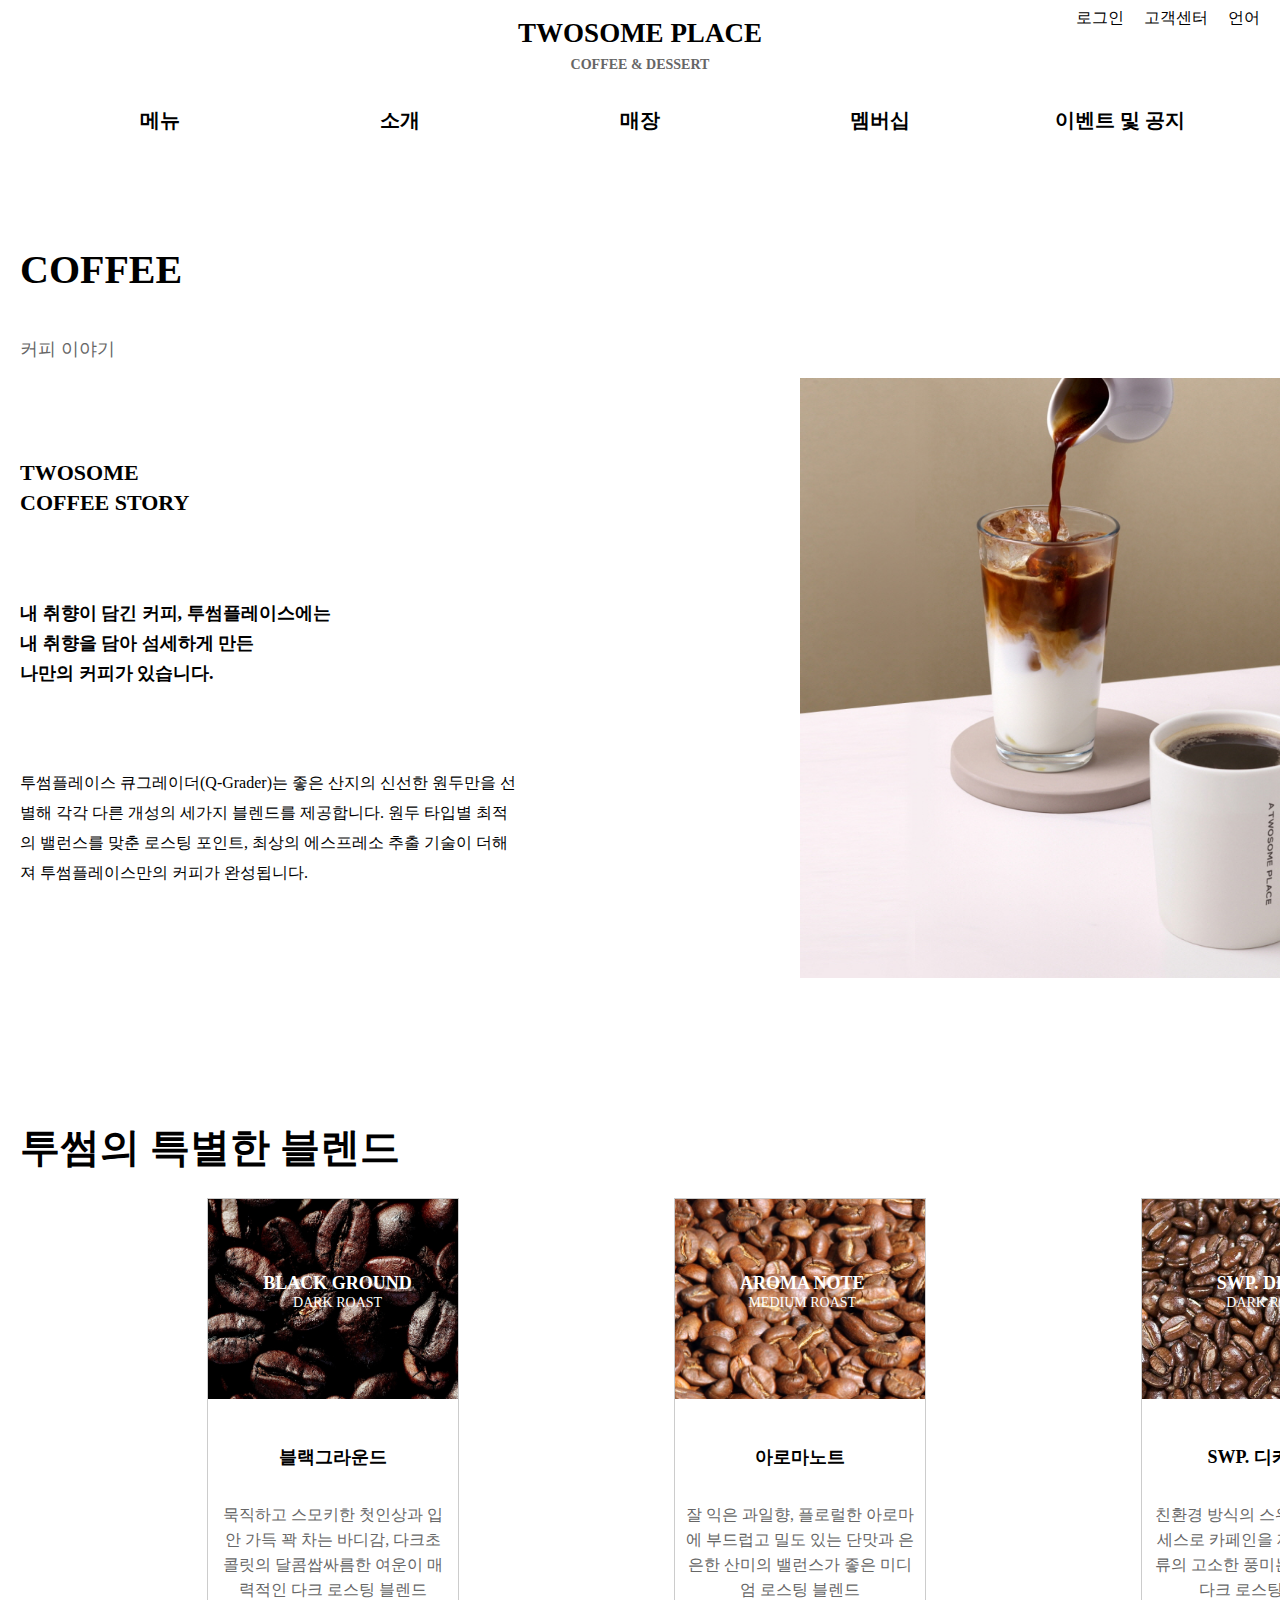
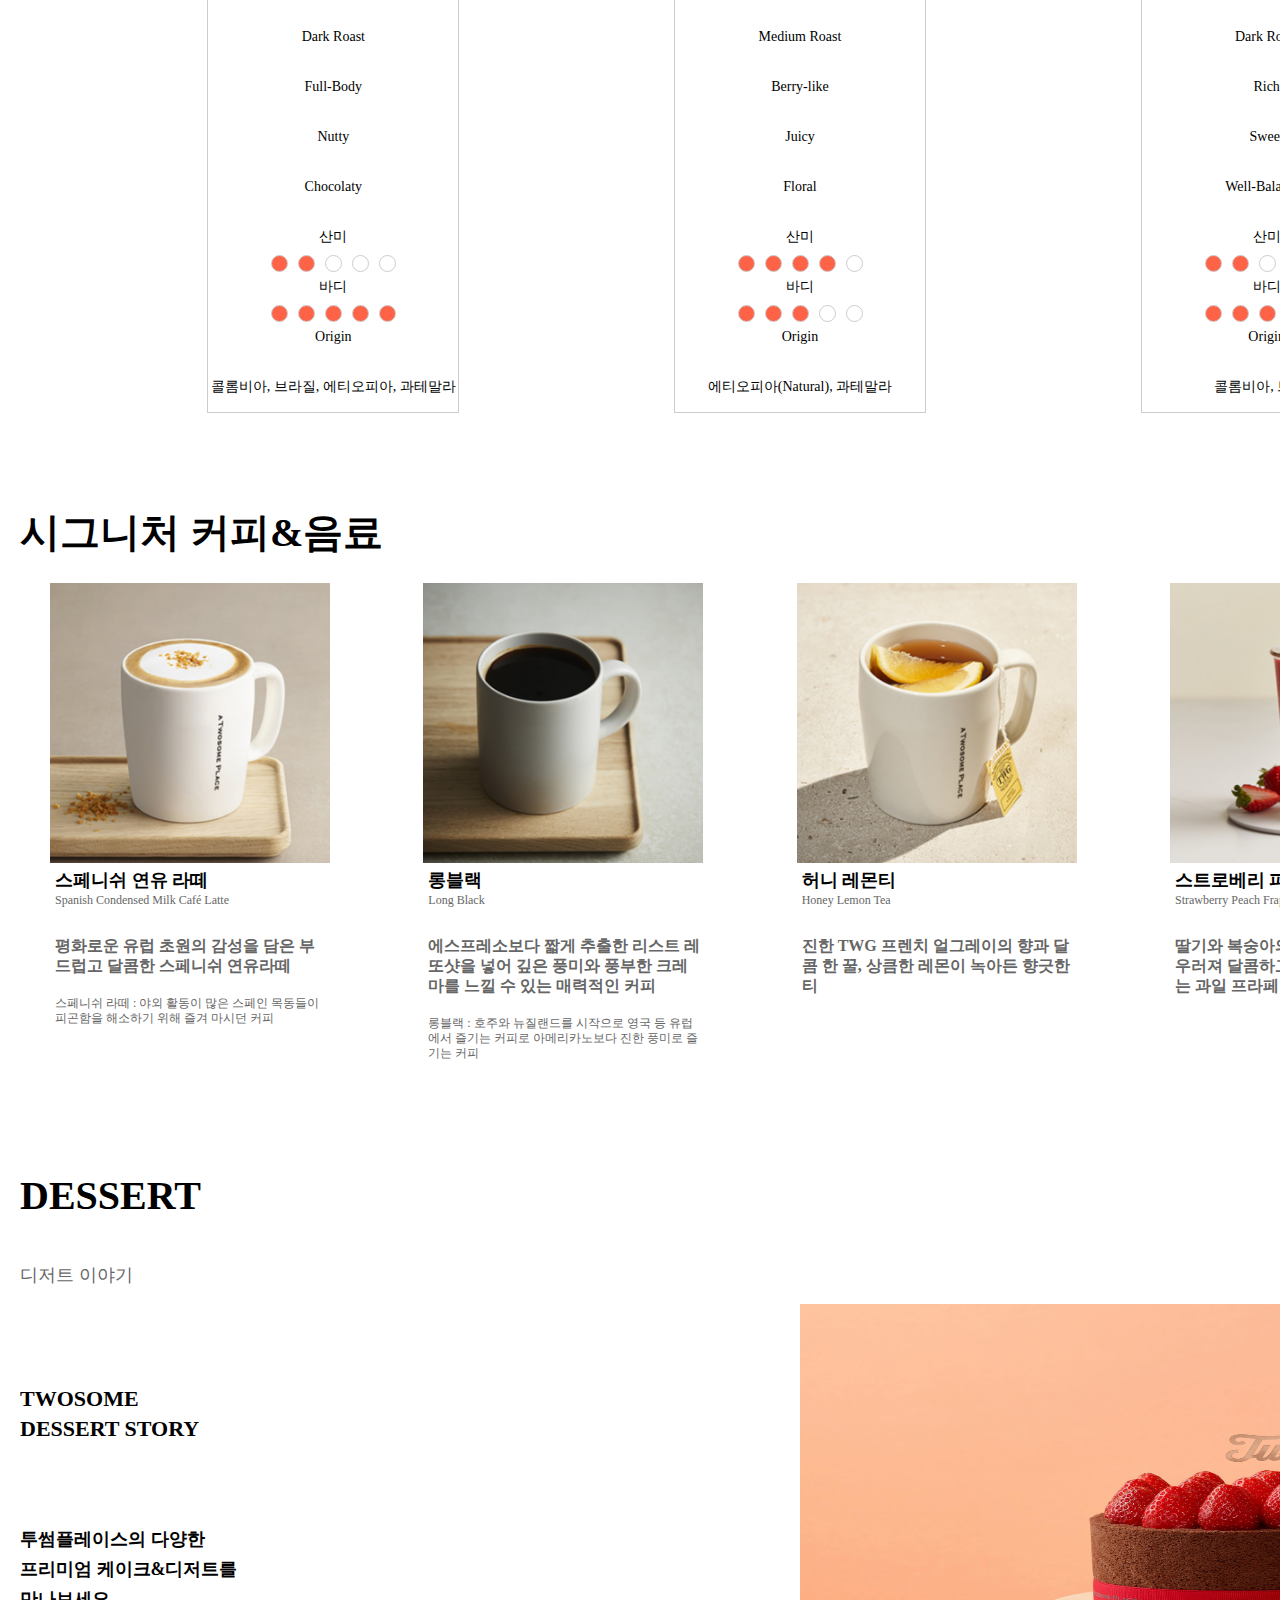
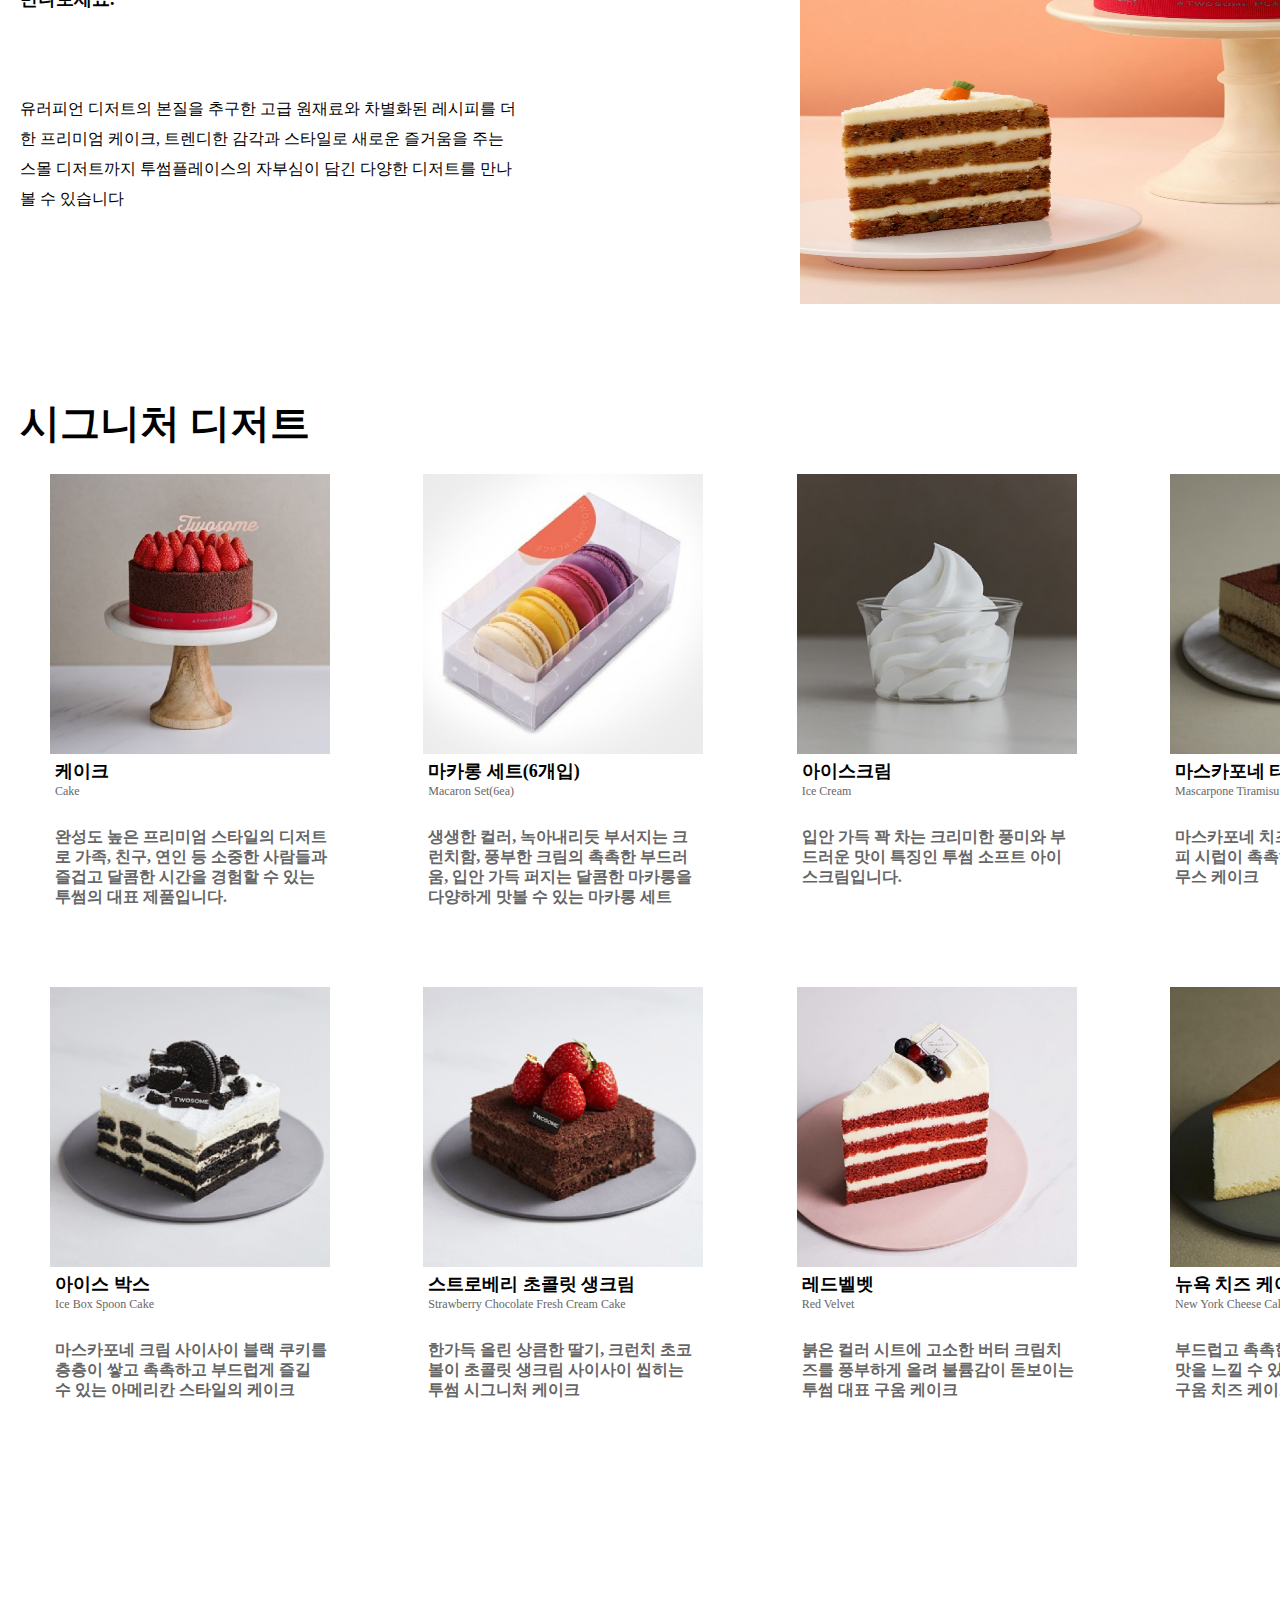
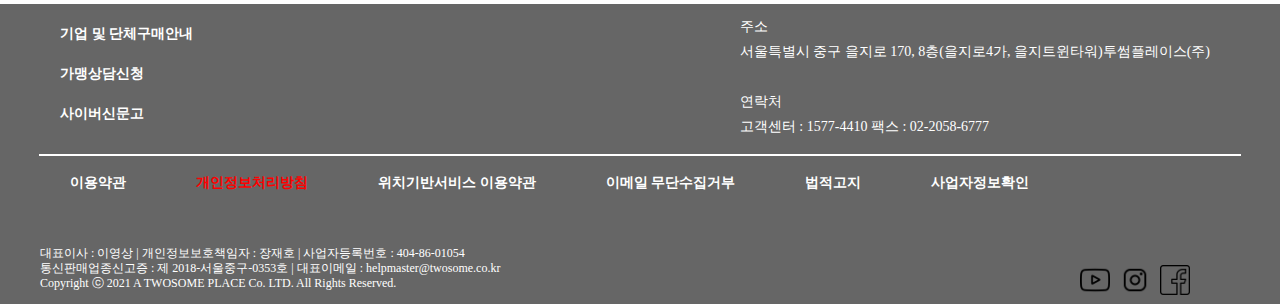
==== coffeestory.html @ fe5edeb2 "Add files via upload" ====
<!DOCTYPE html>
<html lang="en">

<head>
    <meta charset="UTF-8">
    <meta http-equiv="X-UA-Compatible" content="IE=edge">
    <meta name="viewport" content="width=device-width, initial-scale=1.0">
    <title>Document</title>
    <link rel="stylesheet" href="./css/reset.css">
    <link rel="stylesheet" href="./css/coffeestory.css">
</head>

<body>
    <div class="wrap">
        <div id="header">
            <!-- <div class="logo"><a href="#"><img src="./images/logo.jpg" alt=""></a></div> -->
            <ul class="login">
                <li><a href="#">로그인</a></li>
                <li><a href="#">고객센터</a></li>
                <li><a href="#">언어</a></li>
            </ul>
            <div id="header_in">
                <div class="twosome">
                    <a href="#">
                        <p>TWOSOME PLACE<br>
                            <span>COFFEE & DESSERT</span>
                        </p>
                    </a>
                </div>
                <div class="nav">
                    <ul>
                        <li><a href="#">메뉴</a></li>
                        <li><a href="#">소개</a></li>
                        <li><a href="#">매장</a></li>
                        <li><a href="#">멤버십</a></li>
                        <li><a href="#">이벤트 및 공지</a></li>
                    </ul>
                </div>
            </div>
        </div>






        <!-- 메인 -->
        <div id="main">
            <div class="navbar">
                <div class="nav_btn">
                    <ul>
                        <li><a href="#">COFFEE</a></li>
                        <li><a href="#">DESSERT</a></li>
                        <li><a href="#">DELI</a></li>
                        <li><a href="#">MD</a></li>
                    </ul>
                    <ul>
                        <li><a href="#">연혁</a></li>
                        <li><a href="#">비전체계</a></li>
                        <li><a href="#">Recruit</a></li>
                    </ul>
                    <ul>
                        <li><a href="#">매장찾기</a></li>
                        <li><a href="#">DT</a></li>
                    </ul>
                    <ul>
                        <li><a href="#">멤버십 소개</a></li>
                        <li><a href="#">등급 및 혜택</a></li>
                    </ul>
                    <ul>
                        <li><a href="#">이벤트</a></li>
                        <li><a href="#">공지사항</a></li>
                    </ul>
                </div>
            </div>
        </div>








        <!-- 콘텐츠 -->
        <div id="contents">
            <div id="contents_in">
                <h4>COFFEE</h4>
                <p>커피 이야기</p>
                <div class="story_group">
                    <div class="story_img"><img src="./images/main3.jpg" alt=""></div>
                    <ul>
                        <li>TWOSOME<br>
                            COFFEE STORY</li>
                        <li>내 취향이 담긴 커피, 투썸플레이스에는<br>
                            내 취향을 담아 섬세하게 만든<br>
                            나만의 커피가 있습니다.</li>
                        <li>투썸플레이스 큐그레이더(Q-Grader)는 좋은 산지의 신선한
                            원두만을 선별해 각각 다른 개성의 세가지 블렌드를 제공합니다.
                            원두 타입별 최적의 밸런스를 맞춘 로스팅 포인트, 최상의
                            에스프레소 추출 기술이 더해져 투썸플레이스만의 커피가 완성됩니다.</li>
                    </ul>
                </div>
                <div class="blend">
                    <h3>투썸의 특별한 블렌드</h3>
                    <ul>
                        <li class="coffee_img">
                            <div class="coffee_dk">
                                <p>BLACK GROUND<br>
                                    <span>DARK ROAST</span>
                                </p>
                            </div>
                            <img src="./images/coffee-it-gc143b38fb_1920.jpg" alt="" />
                            <ul class="blackground">
                                <li>
                                    <h5>블랙그라운드</h5>
                                </li>
                                <li>
                                    <p>묵직하고 스모키한 첫인상과
                                        입안 가득 꽉 차는 바디감,
                                        다크초콜릿의 달콤쌉싸름한
                                        여운이 매력적인
                                        다크 로스팅 블렌드</p>
                                </li>
                                <li><b>Dark Roast</b></li>
                                <li><b>Full-Body</b></li>
                                <li><b>Nutty</b></li>
                                <li><b>Chocolaty</b></li>
                                <li>산미
                                    <ul class="circle">
                                        <li class="circle_c"></li>
                                        <li class="circle_c"></li>
                                        <li></li>
                                        <li></li>
                                        <li></li>
                                    </ul>
                                </li>
                                <li>바디
                                    <ul class="circle">
                                        <li class="circle_c"></li>
                                        <li class="circle_c"></li>
                                        <li class="circle_c"></li>
                                        <li class="circle_c"></li>
                                        <li class="circle_c"></li>
                                    </ul>
                                </li>
                                <li><b>Origin</b></li>
                                <li><b>콜롬비아, 브라질, 에티오피아, 과테말라</b></li>
                            </ul>
                        </li>
                        <li class="coffee_img">
                            <div class="coffee_ar">
                                <p>AROMA NOTE<br>
                                    <span>MEDIUM ROAST</span>
                                </p>
                            </div>
                            <img src="./images/coffee-gd046c00e0_1920.jpg" alt="" />
                            <ul class="aromanote">
                                <li>
                                    <h5>아로마노트</h5>
                                </li>
                                <li>
                                    <p>잘 익은 과일향, 플로럴한 아로마
                                        에 부드럽고 밀도 있는 단맛과
                                        은은한 산미의 밸런스가 좋은
                                        미디엄 로스팅 블렌드</p>
                                </li>
                                <li><b>Medium Roast</b></li>
                                <li><b>Berry-like</b></li>
                                <li><b>Juicy</b></li>
                                <li><b>Floral</b></li>
                                <li>산미
                                    <ul class="circle">
                                        <li class="circle_c"></li>
                                        <li class="circle_c"></li>
                                        <li class="circle_c"></li>
                                        <li class="circle_c"></li>
                                        <li></li>
                                    </ul>
                                </li>
                                <li>바디
                                    <ul class="circle">
                                        <li class="circle_c"></li>
                                        <li class="circle_c"></li>
                                        <li class="circle_c"></li>
                                        <li></li>
                                        <li></li>
                                    </ul>
                                </li>
                                <li><b>Origin</b></li>
                                <li><b>에티오피아(Natural), 과테말라</b></li>
                            </ul>
                        </li>
                        <li class="coffee_img">
                            <div class="coffee_swp">
                                <p>SWP. DECAF<br>
                                    <span>DARK ROAST</span>
                                </p>
                            </div>
                            <img src="./images/coffee-g609f9ca1c_1920.jpg" alt="" />
                            <ul class="decaf">
                                <li>
                                    <h5>SWP. 디카페인</h5>
                                </li>
                                <li>
                                    <p>친환경 방식의 스위스 워터
                                        프로세스로 카페인을 제거하고
                                        견과류의 고소한 풍미는 그대로
                                        남긴 다크 로스팅 블렌드</p>
                                </li>
                                <li><b>Dark Roast</b></li>
                                <li><b>Rich</b></li>
                                <li><b>Sweet</b></li>
                                <li><b>Well-Balanced</b></li>
                                <li>산미
                                    <ul class="circle">
                                        <li class="circle_c"></li>
                                        <li class="circle_c"></li>
                                        <li></li>
                                        <li></li>
                                        <li></li>
                                    </ul>
                                </li>
                                <li>바디
                                    <ul class="circle">
                                        <li class="circle_c"></li>
                                        <li class="circle_c"></li>
                                        <li class="circle_c"></li>
                                        <li class="circle_c"></li>
                                        <li class="circle_c"></li>
                                    </ul>
                                </li>
                                <li><b>Origin</b></li>
                                <li><b>콜롬비아, 브라질</b></li>
                            </ul>
                        </li>
                    </ul>
                </div>
                <div class="signature_c">
                    <h3>시그니처 커피&음료</h3>
                    <ul>
                        <li><img src="./images/condensed milk latte.png" alt="" />
                            <p class="text_name">스페니쉬 연유 라떼</p>
                            <p class="text_en">Spanish Condensed Milk Café Latte</p>
                            <p class="text_up">평화로운 유럽 초원의 감성을 담은
                                부드럽고 달콤한 스페니쉬 연유라떼</p>
                            <p class="text_down">스페니쉬 라떼 : 야외 활동이 많은 스페인 목동들이
                                피곤함을 해소하기 위해 즐겨 마시던 커피</p>
                        </li>
                        <li><img src="./images/img_t_menu02@3x.png" alt="" />
                            <p class="text_name">롱블랙</p>
                            <p class="text_en">Long Black</p>
                            <p class="text_up">에스프레소보다 짧게 추출한 리스트
                                레또샷을 넣어 깊은 풍미와 풍부한
                                크레마를 느낄 수 있는 매력적인 커피</p>
                            <p class="text_down">롱블랙 : 호주와 뉴질랜드를 시작으로 영국 등
                                유럽에서 즐기는 커피로 아메리카노보다
                                진한 풍미로 즐기는 커피</p>
                        </li>
                        <li><img src="./images/img_t_menu03@3x.png" alt="" />
                            <p class="text_name">허니 레몬티</p>
                            <p class="text_en">Honey Lemon Tea</p>
                            <p class="text_up">진한 TWG 프렌치 얼그레이의 향과 달콤
                                한 꿀, 상큼한 레몬이 녹아든 향긋한 티</p>
                        </li>
                        <li><img src="./images/strawberry.png" alt="" />
                            <p class="text_name">스트로베리 피치 프라페</p>
                            <p class="text_en">Strawberry Peach Frappe</p>
                            <p class="text_up">딸기와 복숭아의 상큼함이 조화롭게
                                어우러져 달콤하고 시원하게 즐길 수
                                있는 과일 프라페</p>
                        </li>
                    </ul>
                </div>
                <h4>DESSERT</h4>
                <p>디저트 이야기</p>
                <div class="story_group">
                    <div class="story_img"><img src="./images/img_p_dessertstory.jpg" alt=""></div>
                    <ul>
                        <li>TWOSOME<br>
                            DESSERT STORY</li>
                        <li>투썸플레이스의 다양한<br>
                            프리미엄 케이크&디저트를<br>
                            만나보세요.</li>
                        <li>유러피언 디저트의 본질을 추구한 고급 원재료와 차별화된 레시피를 더한
                            프리미엄 케이크, 트렌디한 감각과 스타일로 새로운 즐거움을 주는 스몰
                            디저트까지 투썸플레이스의 자부심이 담긴 다양한 디저트를 만나볼 수 있습니다</li>
                    </ul>
                </div>
                <div class="signature_d">
                    <h3>시그니처 디저트</h3>
                    <ul>
                        <li><img src="./images/img_p_menu05.jpg" alt="" />
                            <p class="text_name">케이크</p>
                            <p class="text_en">Cake</p>
                            <p class="text_up">완성도 높은 프리미엄 스타일의 디저트
                                로 가족, 친구, 연인 등 소중한 사람들과
                                즐겁고 달콤한 시간을 경험할 수 있는
                                투썸의 대표 제품입니다.</p>
                        </li>
                        <li><img src="./images/img_p_menu13.jpg" alt="" />
                            <p class="text_name">마카롱 세트(6개입)</p>
                            <p class="text_en">Macaron Set(6ea)</p>
                            <p class="text_up">생생한 컬러, 녹아내리듯 부서지는
                                크런치함, 풍부한 크림의 촉촉한 부드러움,
                                입안 가득 퍼지는 달콤한 마카롱을
                                다양하게 맛볼 수 있는 마카롱 세트</p>
                        </li>
                        <li><img src="./images/img_p_menu07.jpg" alt="" />
                            <p class="text_name">아이스크림</p>
                            <p class="text_en">Ice Cream</p>
                            <p class="text_up">입안 가득 꽉 차는 크리미한 풍미와
                                부드러운 맛이 특징인 투썸 소프트
                                아이스크림입니다.</p>
                        </li>
                        <li><img src="./images/img_p_menu09.jpg" alt="" />
                            <p class="text_name">마스카포네 티라미수</p>
                            <p class="text_en">Mascarpone Tiramisu</p>
                            <p class="text_up">마스카포네 치즈 크림과 에스프레소
                                커피 시럽이 촉촉하게 어우러진
                                이탈리안 무스 케이크</p>
                        </li>
                    </ul>
                    <ul>
                        <li><img src="./images/icebox.jpg" alt="" />
                            <p class="text_name">아이스 박스</p>
                            <p class="text_en">Ice Box Spoon Cake</p>
                            <p class="text_up">마스카포네 크림 사이사이 블랙 쿠키를
                                층층이 쌓고 촉촉하고 부드럽게 즐길
                                수 있는 아메리칸 스타일의 케이크</p>
                        </li>
                        <li><img src="./images/strawberry chocolate cake.jpg" alt="" />
                            <p class="text_name">스트로베리 초콜릿 생크림</p>
                            <p class="text_en">Strawberry Chocolate Fresh Cream Cake</p>
                            <p class="text_up">한가득 올린 상큼한 딸기, 크런치
                                초코볼이 초콜릿 생크림 사이사이
                                씹히는 투썸 시그니처 케이크</p>
                        </li>
                        <li><img src="./images/img_p_menu10.jpg" alt="" />
                            <p class="text_name">레드벨벳</p>
                            <p class="text_en">Red Velvet</p>
                            <p class="text_up">붉은 컬러 시트에 고소한 버터
                                크림치즈를 풍부하게 올려 불륨감이
                                돋보이는 투썸 대표 구움 케이크</p>
                        </li>
                        <li><img src="./images/img_p_menu11.jpg" alt="" />
                            <p class="text_name">뉴욕 치즈 케이크</p>
                            <p class="text_en">New York Cheese Cake</p>
                            <p class="text_up">부드럽고 촉촉한 식감과 진한 치즈
                                의 맛을 느낄 수 있는 정통 뉴욕
                                스타일의 구움 치즈 케이크</p>
                        </li>
                    </ul>
                </div>
            </div>
        </div>










        <!-- 하단 -->
        <div id="footer">
            <div class="footer_top">
                <ul class="address">
                    <li><b>주소</b><br>
                        서울특별시 중구 을지로 170, 8층(을지로4가, 을지트윈타워)투썸플레이스(주)</li><br>
                    <li><b>연락처</b><br>
                        고객센터 : 1577-4410 팩스 : 02-2058-6777</li>
                </ul>
                <ul class="footer_l">
                    <li>기업 및 단체구매안내</li>
                    <li>가맹상담신청</li>
                    <li>사이버신문고</li>
                </ul>
            </div>
            <div class="footer_line"></div>
            <div class="footer_btm">
                <ul class="footer_btn">
                    <li>이용약관</li>
                    <li>개인정보처리방침</li>
                    <li>위치기반서비스 이용약관</li>
                    <li>이메일 무단수집거부</li>
                    <li>법적고지</li>
                    <li>사업자정보확인</li>
                </ul>
                <ul class="footer_sns">
                    <li><a href="#"><img src="./images/youtube1.png" alt="" /></a></li>
                    <li><a href="#"><img src="./images/instageam1.png" alt="" /></a></li>
                    <li><a href="#"><img src="./images/facebook1.png" alt="" /></a></li>
                </ul>
                <p>대표이사 : 이영상 | 개인정보보호책임자 : 장재호 | 사업자등록번호 : 404-86-01054<br>
                    통신판매업종신고증 : 제 2018-서울중구-0353호 | 대표이메일 : helpmaster@twosome.co.kr<br>
                    Copyright ⓒ 2021 A TWOSOME PLACE Co. LTD. All Rights Reserved.</p>
            </div>
        </div>
    </div>
</body>

</html>
---- css/coffeestory.css ----
#wrap {
    width: 100%;
    height: auto;
}

#header {
    width: 100%;
    height: 150px;
}

/* #header .logo {
    display: inline-block;
    position: absolute;
    top: 20px;
    left: 50px;
}

#header .logo a {}

#header .logo img {
    width: 100px;
} */

#header .login {
    float: right;
}

#header .login li {
    float: left;
    margin: 10px 20px 0 0;
}

#header a {
    font-size: 16px;
    color: #000;
}

#header_in {
    margin: 0 auto;
    width: 1200px;
    height: 150px;
}

#header_in .twosome {
    margin: 0 auto;
    width: 560px;
    height: 100px;
    text-align: center;
    position: relative;
}

#header_in .twosome p {
    padding-top: 20px;
    box-sizing: border-box;
    font-size: 27px;
    font-weight: 900;
    color: black;
}

#header_in .twosome span {
    font-size: 14px;
    font-weight: 600;
    color: #666;
}

#header_in .nav {
    width: 1200px;
    height: 50px;
}

#header_in .nav ul {
    width: 100%;
    height: 50px;
}

#header_in .nav li {
    float: left;
    width: 240px;
    height: 50px;
    text-align: center;
    padding-top: 10px;
    box-sizing: border-box;
}

#header_in .nav li a {
    font-size: 20px;
    font-weight: 900;
    color: black;
}









/* main */
#main {
    width: 100%;
    /* height: 650px; */
    position: relative;
}

#main .navbar {
    position: absolute;
    width: 100%;
    height: 200px;
    background-color: aliceblue;
    display: flex;
    justify-content: center;
    display: none;
}

#main .nav_btn {
    width: 1200px;
    height: 200px;
    display: flex;
    justify-content: space-between;
}

#main .nav_btn ul {
    float: left;
    margin: 0 auto;
    width: 200px;
    height: 200px;
    padding-top: 20px;
    box-sizing: border-box;
}

#main .nav_btn li {
    padding-left: 70px;
    line-height: 30px;
}

#main .nav_btn a {
    font-size: 16px;
    font-weight: 600;
    color: #666;
}







/* 콘텐츠 */
#contents {
    width: 100%;
    height: auto;
}

#contents_in {
    margin: 0 auto;
    width: 1500px;
    height: auto;
}

#contents_in h4 {
    font-size: 40px;
    font-weight: 600;
    margin: 100px 0 30px 20px;
}

#contents_in p {
    font-size: 18px;
    color: #666;
    padding: 20px;
    box-sizing: border-box;
}

#contents_in .story_group {
    width: 100%;
    height: 600px;
}

#contents_in .story_img {
    float: right;
    width: 700px;
    height: 600px;
}

#contents_in .story_img img {
    width: 700px;
    height: 600px;
}

#contents_in .story_group ul {
    float: left;
}

#contents_in .story_group li {
    width: 500px;
    line-height: 30px;
    margin: 80px 0 0 20px;

}

#contents_in .story_group li:nth-child(1) {
    font-size: 22px;
    font-weight: 900;
}

#contents_in .story_group li:nth-child(2) {
    font-size: 18px;
    font-weight: 600;
}

#contents_in .story_group li:nth-child(3) {
    font-size: 16px;
}

#contents_in .blend {
    margin: 0 auto;
    width: 1600px;
    height: auto;
    padding-top: 100px;
    box-sizing: border-box;
}

#contents_in .blend h3 {
    font-size: 40px;
    font-weight: 600;
    margin: 50px 0 30px 20px;
}

#contents_in .blend>ul {
    margin: 0 auto;
    width: 1400px;
    display: flex;
    justify-content: space-around;
}

#contents_in .coffee_img {
    float: left;
    width: 250px;
    border: 1px solid #ccc;
    position: relative;
}

#contents_in .coffee_dk {
    position: absolute;
    top: 0;
}

#contents_in .coffee_dk p {
    font-size: 18px;
    font-weight: 600;
    text-align: center;
    color: #fff;
    padding: 75px 0 0 55px;
    box-sizing: border-box;
}

#contents_in .coffee_dk span {
    font-size: 14px;
    font-weight: 300;
}

#contents_in .coffee_img img {
    width: 250px;
    height: 200px;
}

#contents_in .blackground {}

#contents_in .blackground h5 {
    font-size: 18px;
    font-weight: 600;
    padding: 30px 0 10px 0;
    box-sizing: border-box;
}

#contents_in .blackground li {
    font-size: 14px;
    line-height: 50px;
    text-align: center;
    position: relative;
}

#contents_in .blackground li p {
    font-size: 16px;
    color: #666;
    padding: 10px;
    box-sizing: border-box;
    line-height: 25px;
}

#contents_in .circle {
    position: absolute;
    top: 43px;
    left: 53px;
}

#contents_in .circle li {
    width: 15px;
    height: 15px;
    float: left;
    border: 1px solid #ccc;
    border-radius: 50%;
    margin-left: 10px;
}

#contents_in .circle_c {
    background-color: tomato;
}

#contents_in .aromanote {}

#contents_in .coffee_ar {
    position: absolute;
    top: 0;
}

#contents_in .coffee_ar p {
    font-size: 18px;
    font-weight: 600;
    text-align: center;
    color: #fff;
    padding: 75px 0 0 65px;
    box-sizing: border-box;
}

#contents_in .coffee_ar span {
    font-size: 14px;
    font-weight: 300;
}

#contents_in .aromanote h5 {
    font-size: 18px;
    font-weight: 600;
    padding: 30px 0 10px 0;
    box-sizing: border-box;
}

#contents_in .aromanote li {
    font-size: 14px;
    line-height: 50px;
    text-align: center;
    position: relative;
}

#contents_in .aromanote li p {
    font-size: 16px;
    color: #666;
    padding: 10px;
    box-sizing: border-box;
    line-height: 25px;
}

#contents_in .decaf {}

#contents_in .coffee_swp {
    position: absolute;
    top: 0;
}

#contents_in .coffee_swp p {
    font-size: 18px;
    font-weight: 600;
    text-align: center;
    color: #fff;
    padding: 75px 0 0 75px;
    box-sizing: border-box;
}

#contents_in .coffee_swp span {
    font-size: 14px;
    font-weight: 300;
}

#contents_in .decaf h5 {
    font-size: 18px;
    font-weight: 600;
    padding: 30px 0 10px 0;
    box-sizing: border-box;
}

#contents_in .decaf li {
    font-size: 14px;
    line-height: 50px;
    text-align: center;
    position: relative;
}

#contents_in .decaf li p {
    font-size: 16px;
    color: #666;
    padding: 10px;
    box-sizing: border-box;
    line-height: 25px;
}

#contents_in .signature_c {
    width: 100%;
    height: auto;
}

#contents_in .signature_c h3 {
    font-size: 40px;
    font-weight: 600;
    margin: 100px 0 30px 20px;
}

#contents_in .signature_c ul {
    margin: 0 auto;
    width: 1400px;
    display: flex;
    justify-content: space-between;
}

#contents_in .signature_c li {
    width: 280px;
}

#contents_in .signature_c img {
    width: 280px;

}

#contents_in .text_name {
    font-size: 18px;
    font-weight: 900;
    color: #000;
    padding: 5px;
    box-sizing: border-box;
}

#contents_in .text_en {
    font-size: 12px;
    padding: 0 0 0 5px;
    box-sizing: border-box;
}

#contents_in .text_up {
    font-size: 16px;
    font-weight: 600;
    color: #666;
    line-height: 20px;
    padding: 30px 0 20px 5px;
    box-sizing: border-box;
    margin-bottom: 60px;
}

#contents_in .text_down {
    font-size: 12px;
    line-height: 15px;
    padding: 0 0 0 5px;
    box-sizing: border-box;
    margin-top: -60px;
}

#contents_in .signature_d {
    width: 100%;
    height: 1200px;
}

#contents_in .signature_d h3 {
    font-size: 40px;
    font-weight: 900;
    margin: 100px 0 30px 20px;
}

#contents_in .signature_d ul {
    margin: 0 auto;
    width: 1400px;
    display: flex;
    justify-content: space-between;
}

#contents_in .signature_d li {
    width: 280px;
}

#contents_in .signature_d img {
    width: 280px;
}













/* 하단 */
#footer {
    width: 100%;
    height: 300px;
    background-color: #666;
}

#footer .footer_top {
    margin: 0 auto;
    width: 1200px;
    height: 150px;
}

#footer .address {
    float: right;
    line-height: 25px;
    padding: 10px 30px 0 0;
    box-sizing: border-box;
}

#footer .address li {
    font-size: 14px;
    color: #fff;
}

#footer .footer_l {
    padding: 10px 0 0 20px;
    box-sizing: border-box;
    line-height: 40px;
}

#footer .footer_l li {
    font-size: 14px;
    font-weight: 600;
    color: #fff;
}

#footer .footer_line {
    margin: 0 auto;
    width: 1200px;
    border: 1px solid #fff;
}

#footer .footer_btm {
    margin: 0 auto;
    width: 1200px;
    height: 150px;
}

#footer .footer_btn {}

#footer .footer_btn li {
    float: left;
    font-size: 14px;
    font-weight: 600;
    color: #fff;
    margin: 20px 70px 0 0;
}

#footer .footer_btn li:first-child {
    margin-left: 30px;
}

#footer .footer_btn li:nth-child(2) {
    color: red;
}

#footer .footer_sns {
    float: right;
    width: 120px;
    height: 30px;
    margin: 75px 40px 0 0;
}

#footer .footer_sns li {
    float: left;
}

#footer .footer_sns li a {
    margin-right: 10px;
}

#footer .footer_sns img {
    width: 30px;
    height: 30px;
}

#footer .footer_btm p {
    font-size: 12px;
    color: #fff;
    line-height: 15px;
    padding-top: 90px;
    box-sizing: border-box;
}
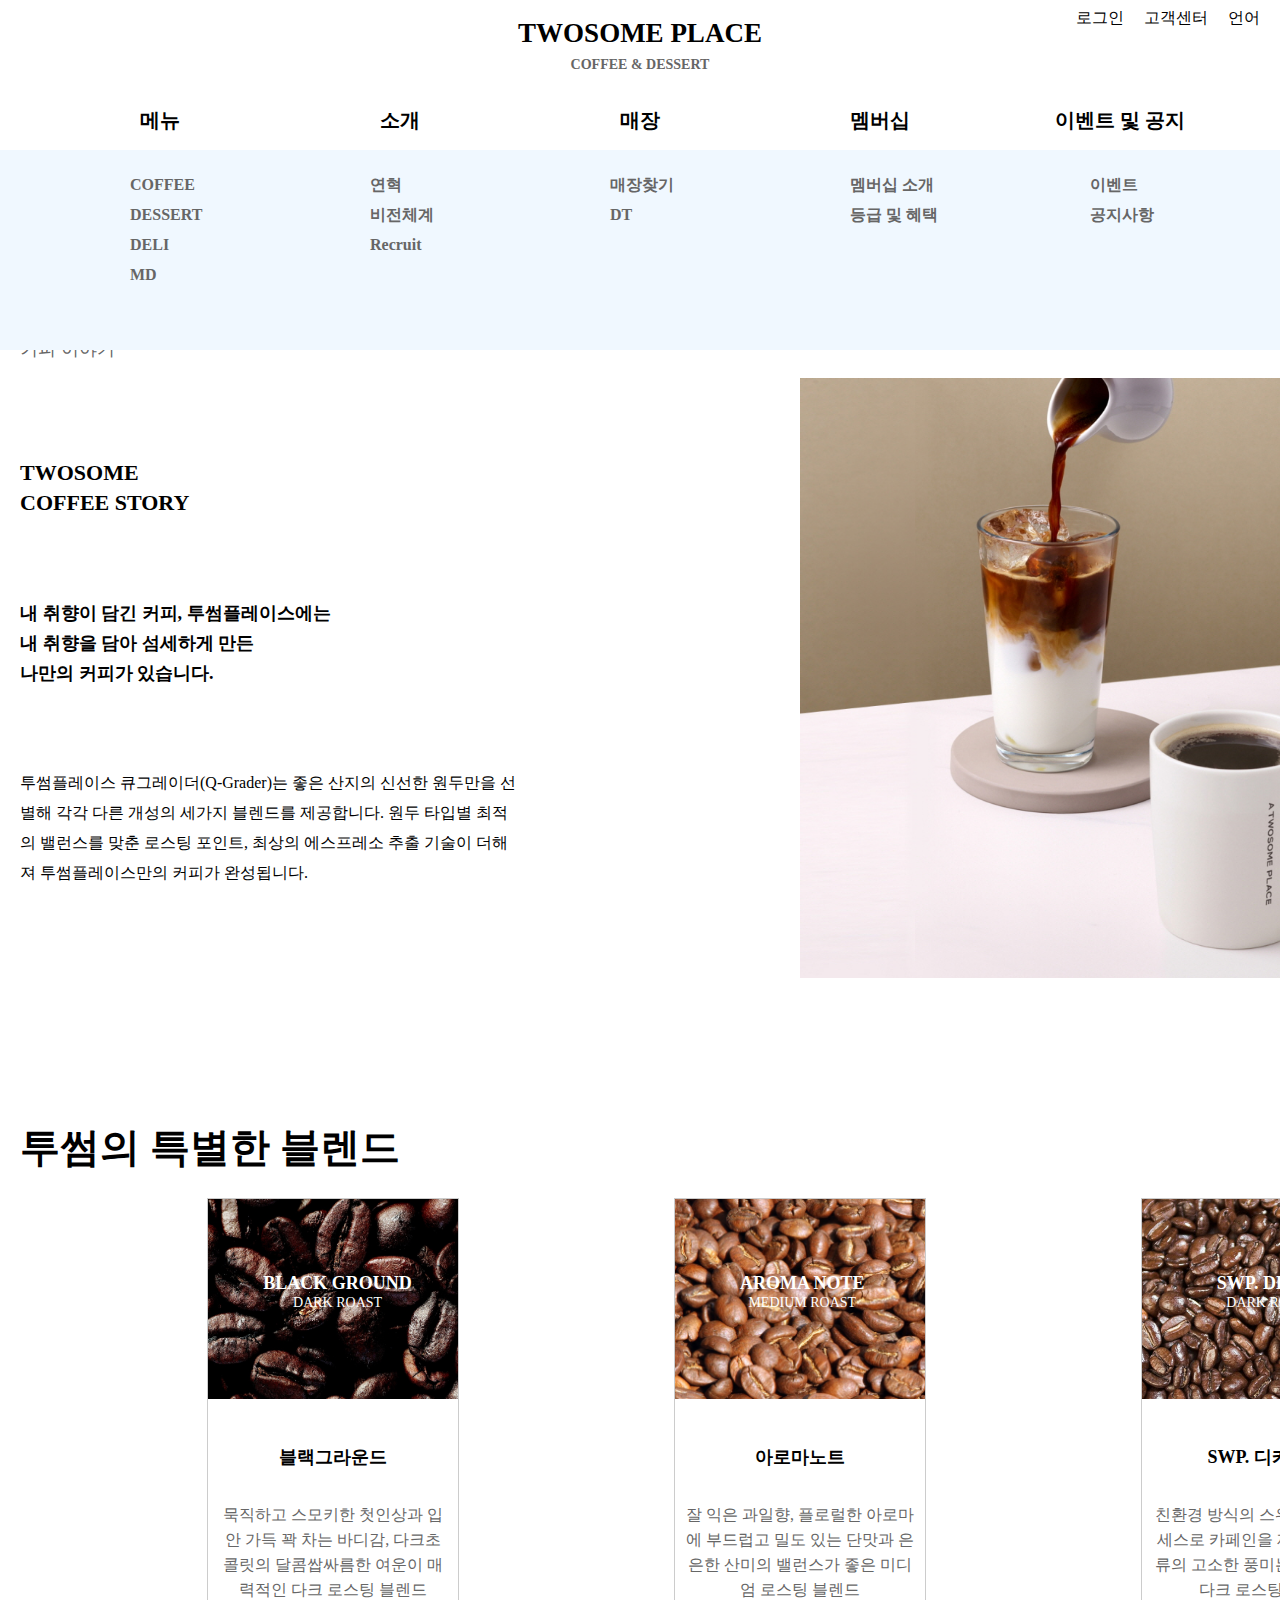
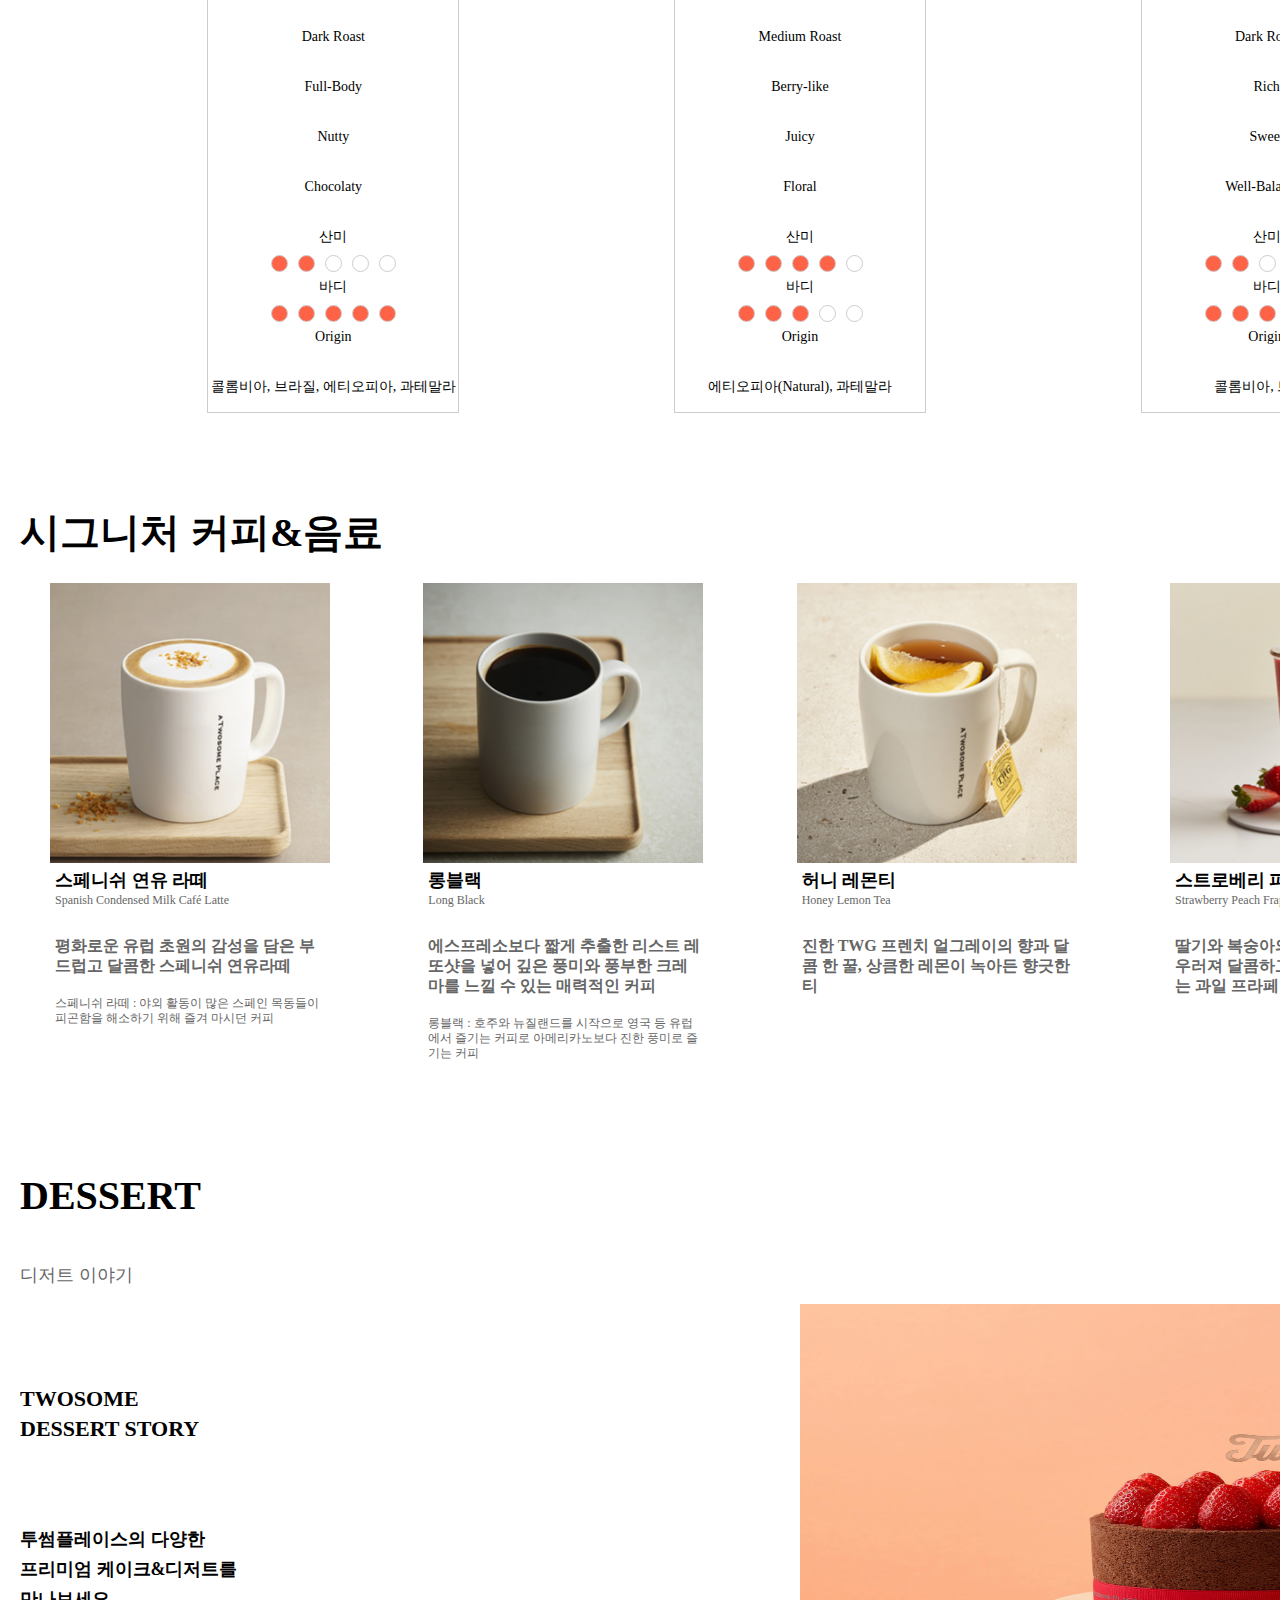
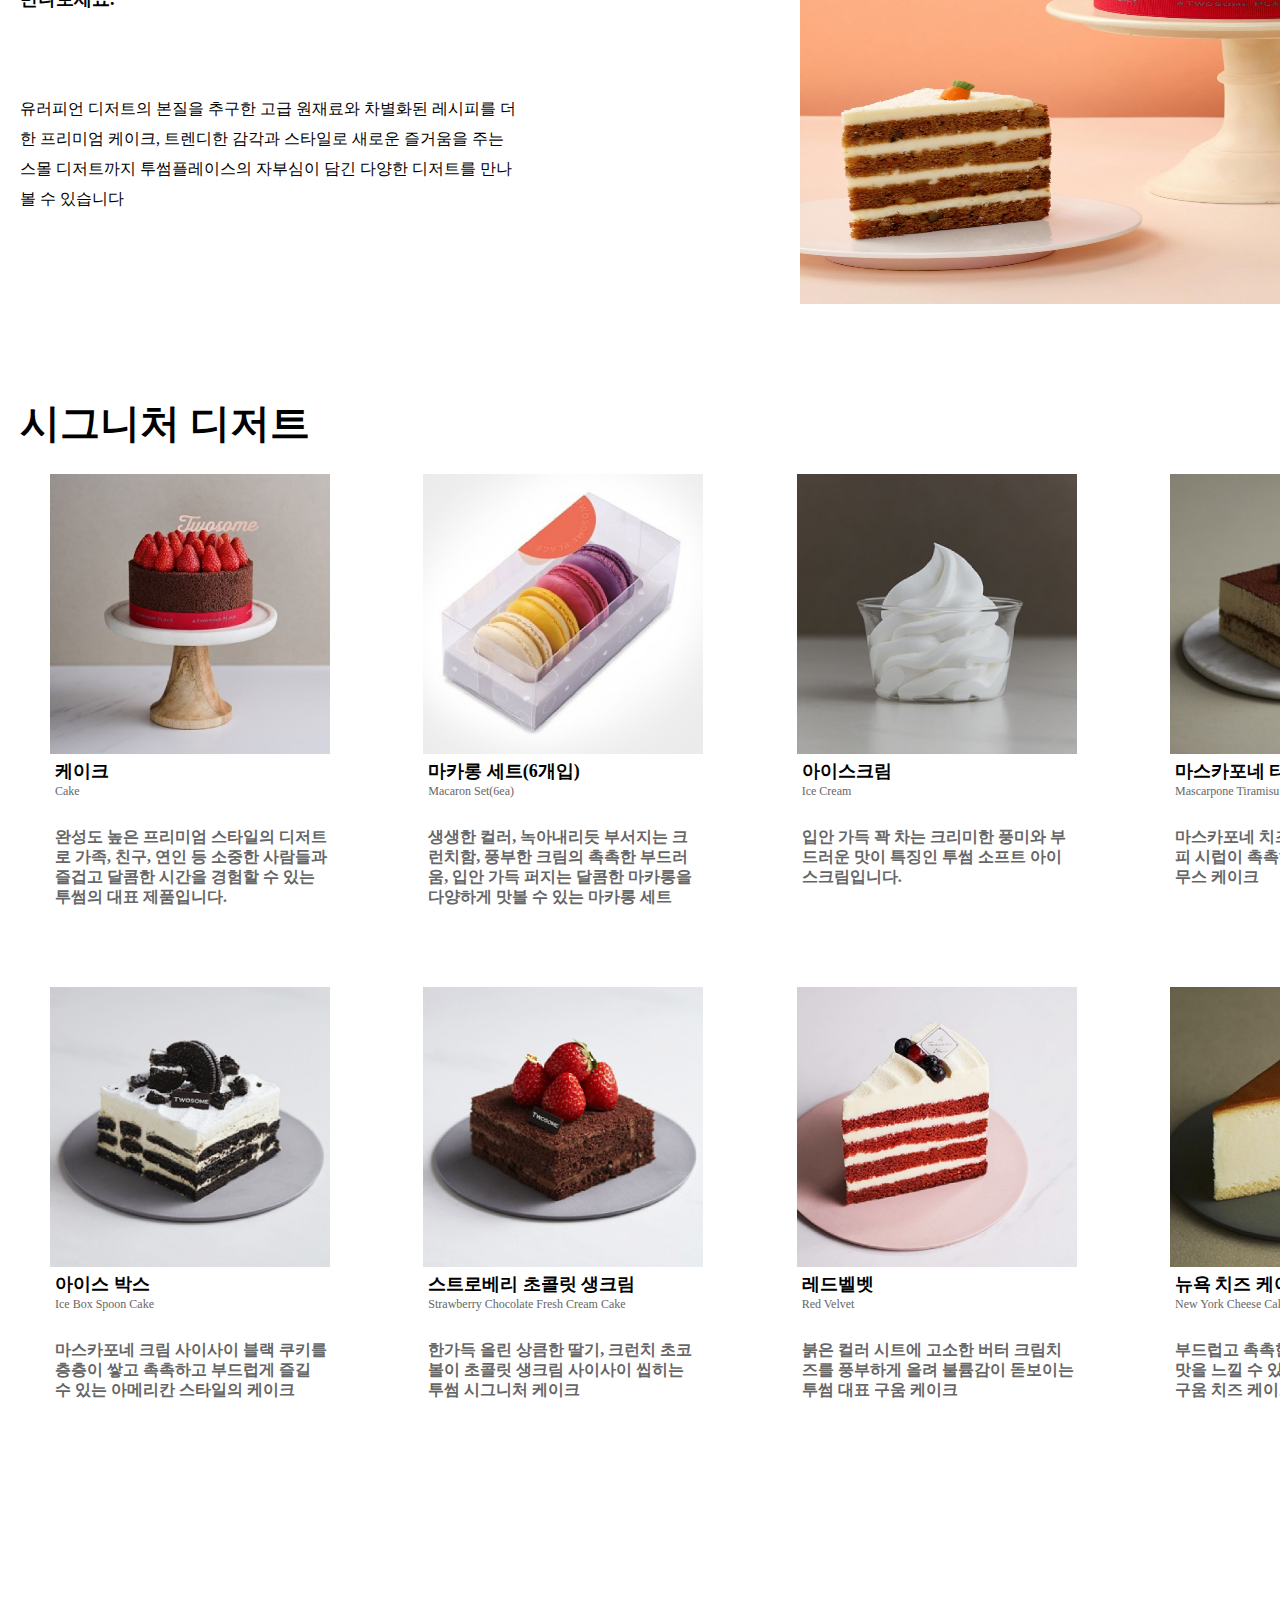
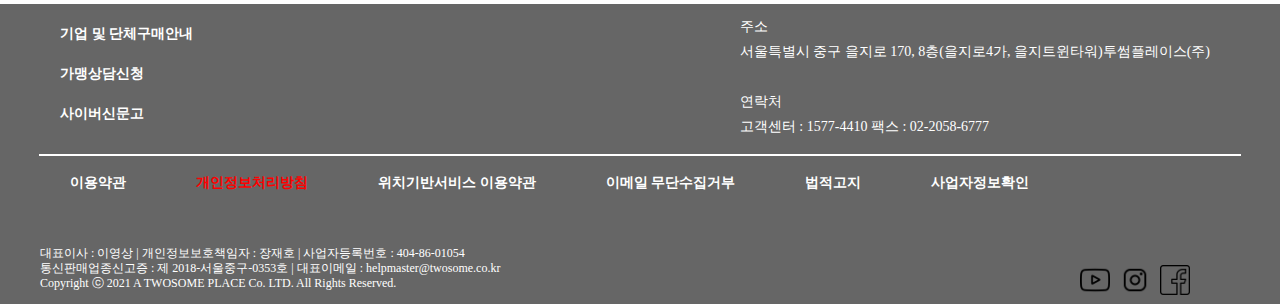
==== commit d298df61: "Add files via upload" ====
--- a/coffeestory.html
+++ b/coffeestory.html
@@ -11,7 +11,7 @@
 </head>
 
 <body>
-    <div class="wrap">
+    <div id="wrap">
         <div id="header">
             <!-- <div class="logo"><a href="#"><img src="./images/logo.jpg" alt=""></a></div> -->
             <ul class="login">
@@ -37,15 +37,6 @@
                     </ul>
                 </div>
             </div>
-        </div>
-
-
-
-
-
-
-        <!-- 메인 -->
-        <div id="main">
             <div class="navbar">
                 <div class="nav_btn">
                     <ul>
@@ -74,6 +65,7 @@
                 </div>
             </div>
         </div>
+
 
 
 
--- a/css/coffeestory.css
+++ b/css/coffeestory.css
@@ -88,39 +88,25 @@
     color: black;
 }
 
-
-
-
-
-
-
-
-
-/* main */
-#main {
-    width: 100%;
-    /* height: 650px; */
-    position: relative;
-}
-
-#main .navbar {
+#header .navbar {
     position: absolute;
+    top: 150px;
     width: 100%;
     height: 200px;
     background-color: aliceblue;
     display: flex;
     justify-content: center;
-    display: none;
-}
-
-#main .nav_btn {
+    z-index: 9999;
+}
+
+#header .nav_btn {
     width: 1200px;
     height: 200px;
     display: flex;
     justify-content: space-between;
 }
 
-#main .nav_btn ul {
+#header .nav_btn ul {
     float: left;
     margin: 0 auto;
     width: 200px;
@@ -129,16 +115,19 @@
     box-sizing: border-box;
 }
 
-#main .nav_btn li {
+#header .nav_btn li {
     padding-left: 70px;
+    box-sizing: border-box;
     line-height: 30px;
 }
 
-#main .nav_btn a {
-    font-size: 16px;
-    font-weight: 600;
-    color: #666;
-}
+#header .nav_btn a {
+    font-size: 16px;
+    font-weight: 600;
+    color: #666;
+}
+
+
 
 
 
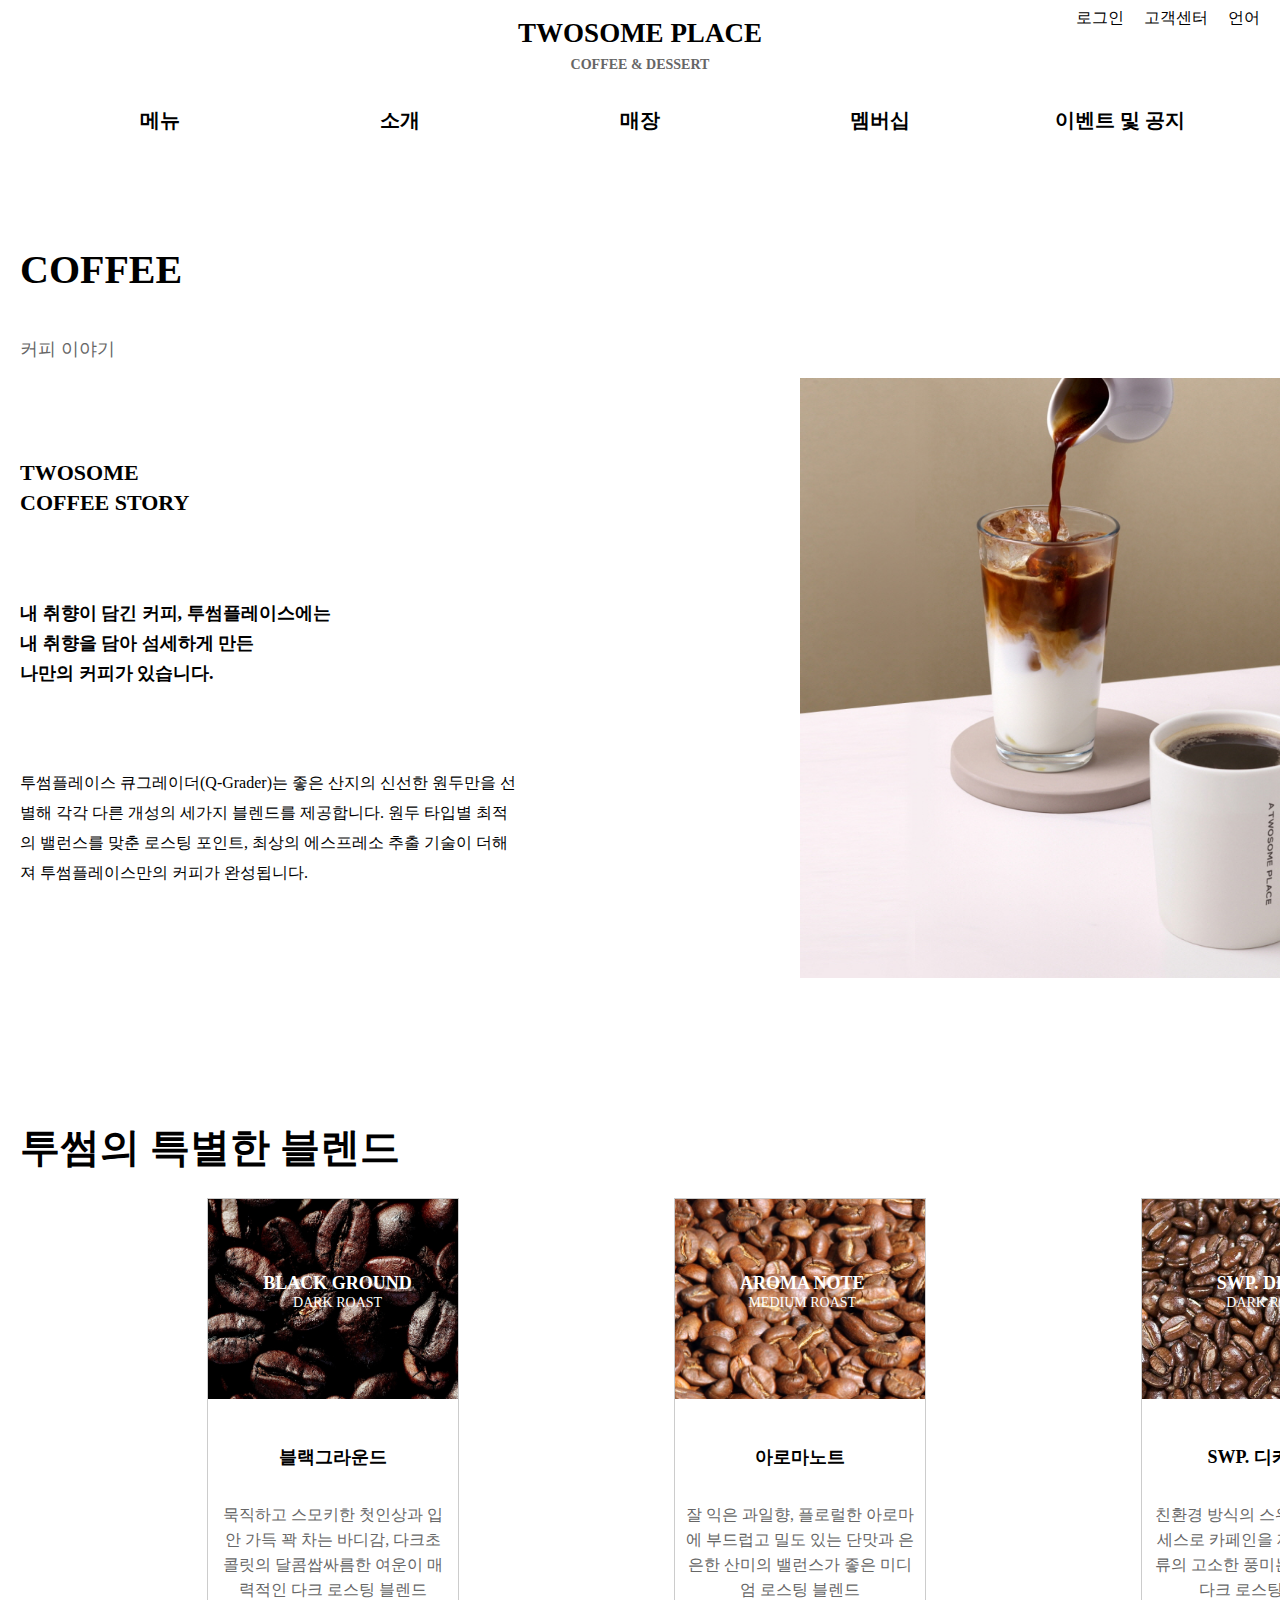
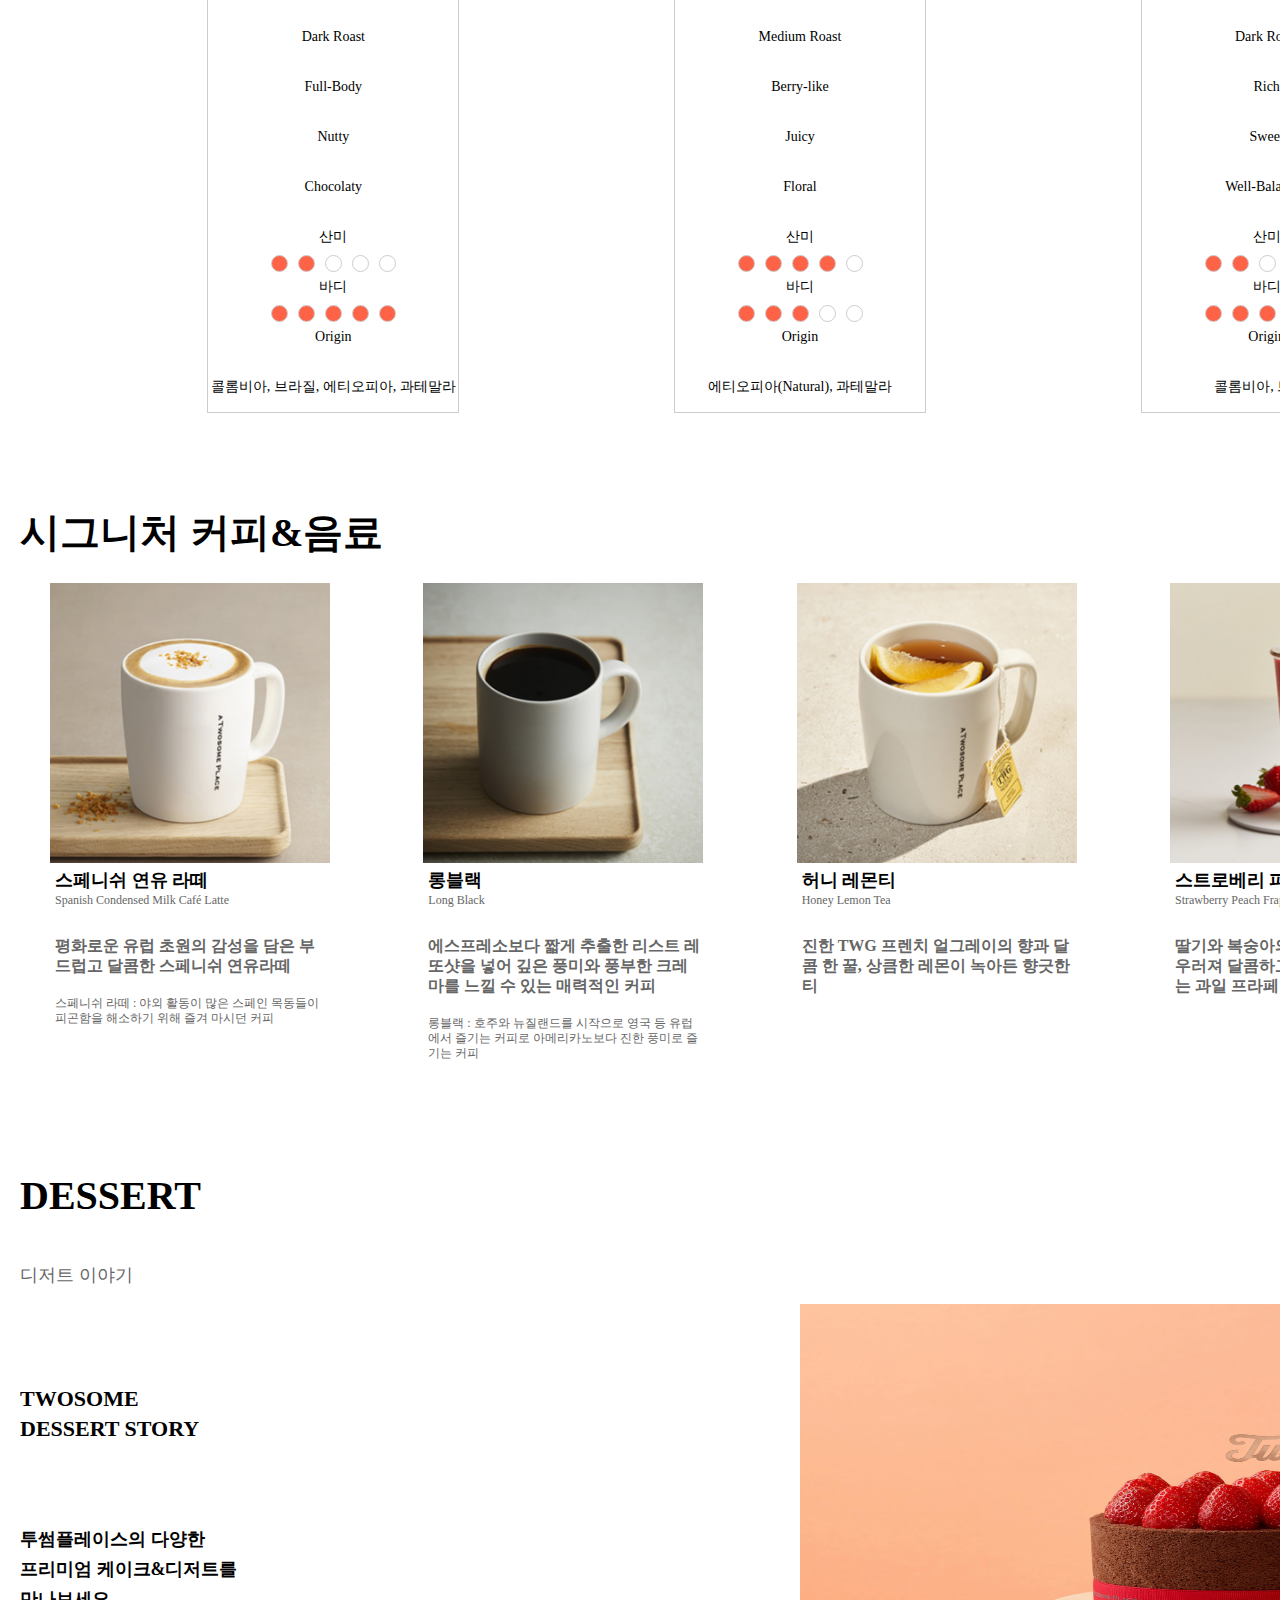
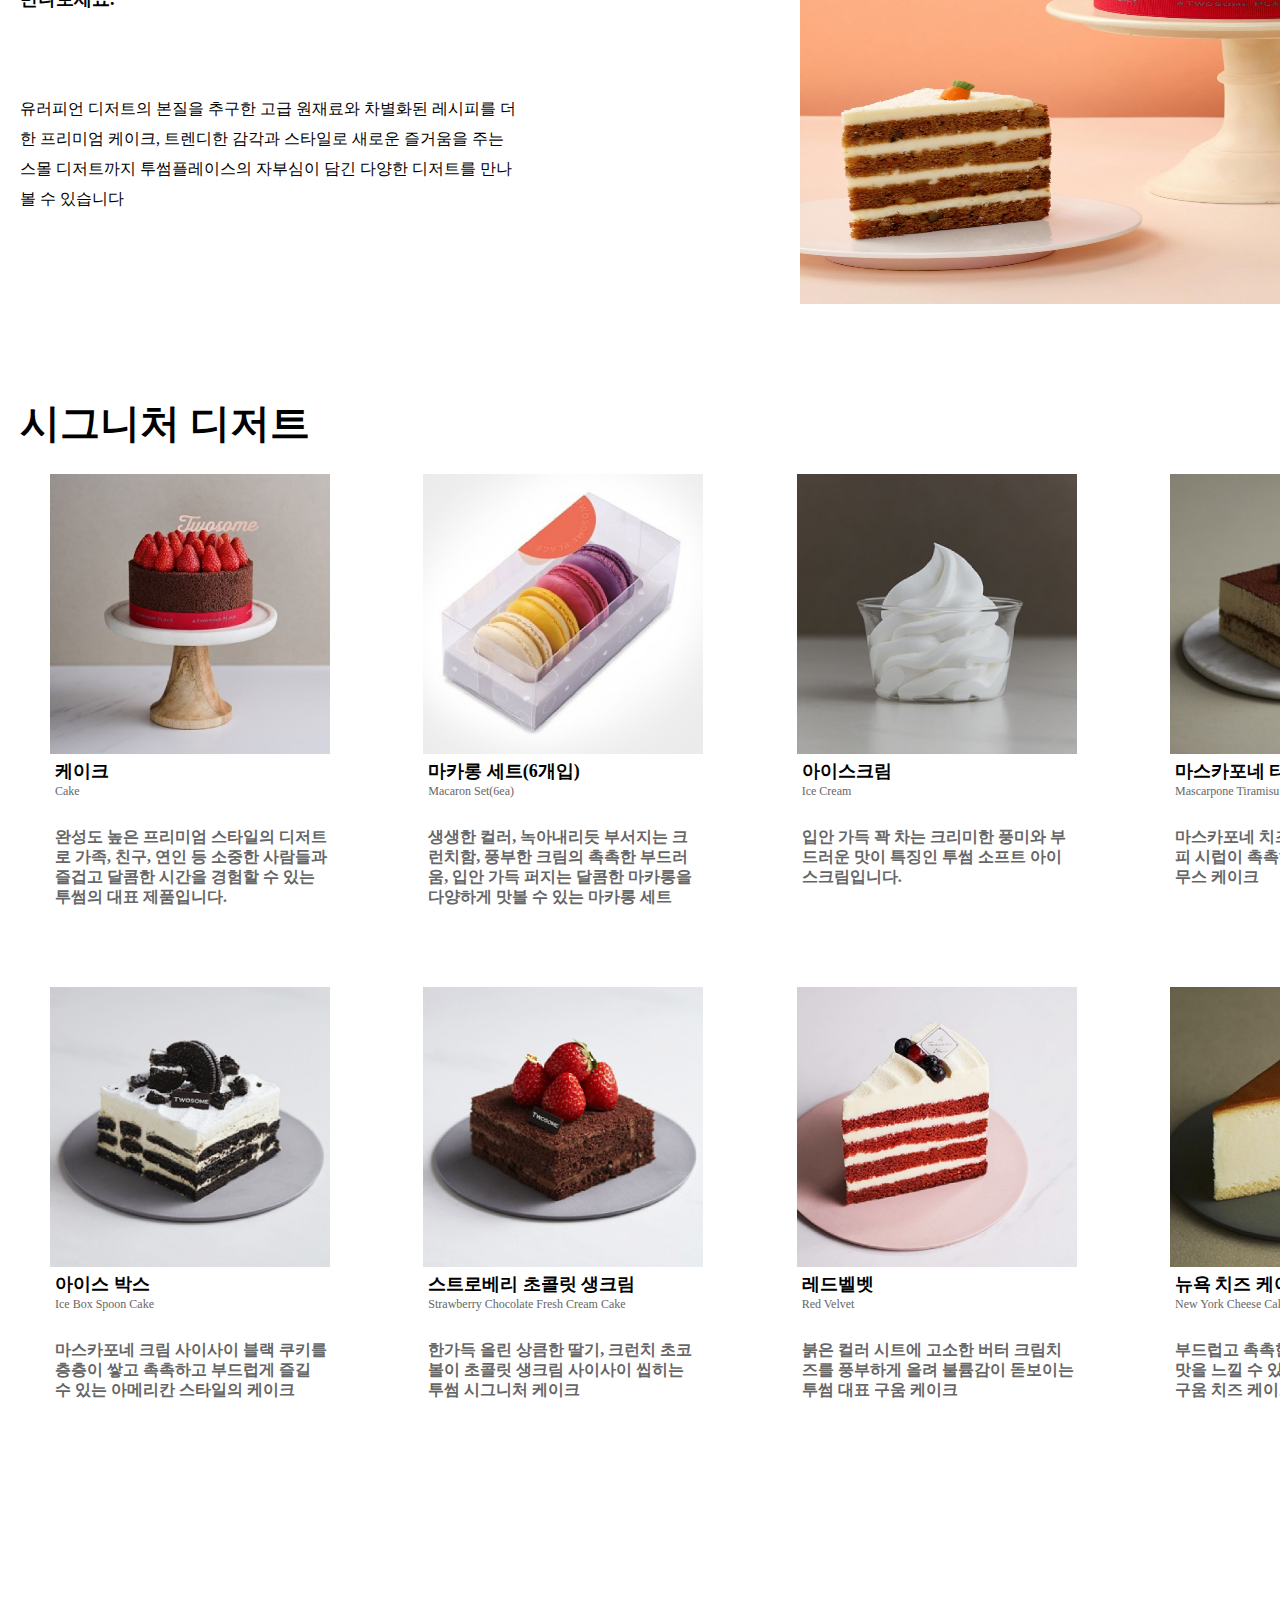
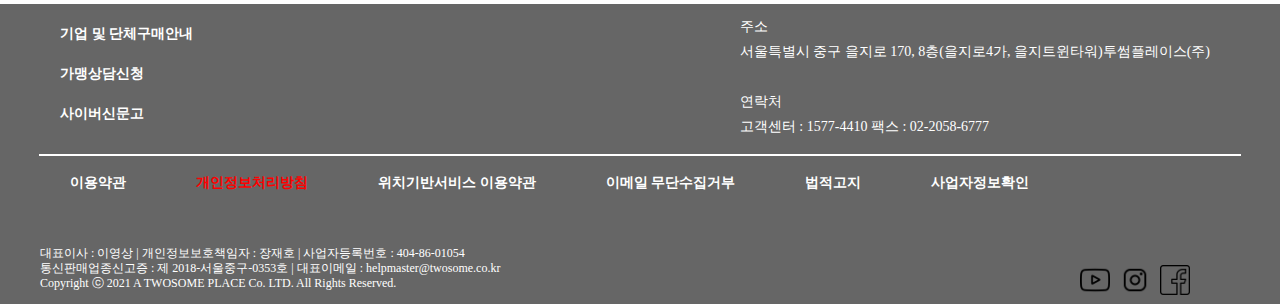
==== commit 2bc57a6f: "Add files via upload" ====
--- a/coffeestory.html
+++ b/coffeestory.html
@@ -8,6 +8,8 @@
     <title>Document</title>
     <link rel="stylesheet" href="./css/reset.css">
     <link rel="stylesheet" href="./css/coffeestory.css">
+    <script src="./js/jquery.js"></script>
+    <script src="./js/index.js"></script>
 </head>
 
 <body>
--- a/css/coffeestory.css
+++ b/css/coffeestory.css
@@ -93,7 +93,7 @@
     top: 150px;
     width: 100%;
     height: 200px;
-    background-color: aliceblue;
+    background-color: #fff;
     display: flex;
     justify-content: center;
     z-index: 9999;
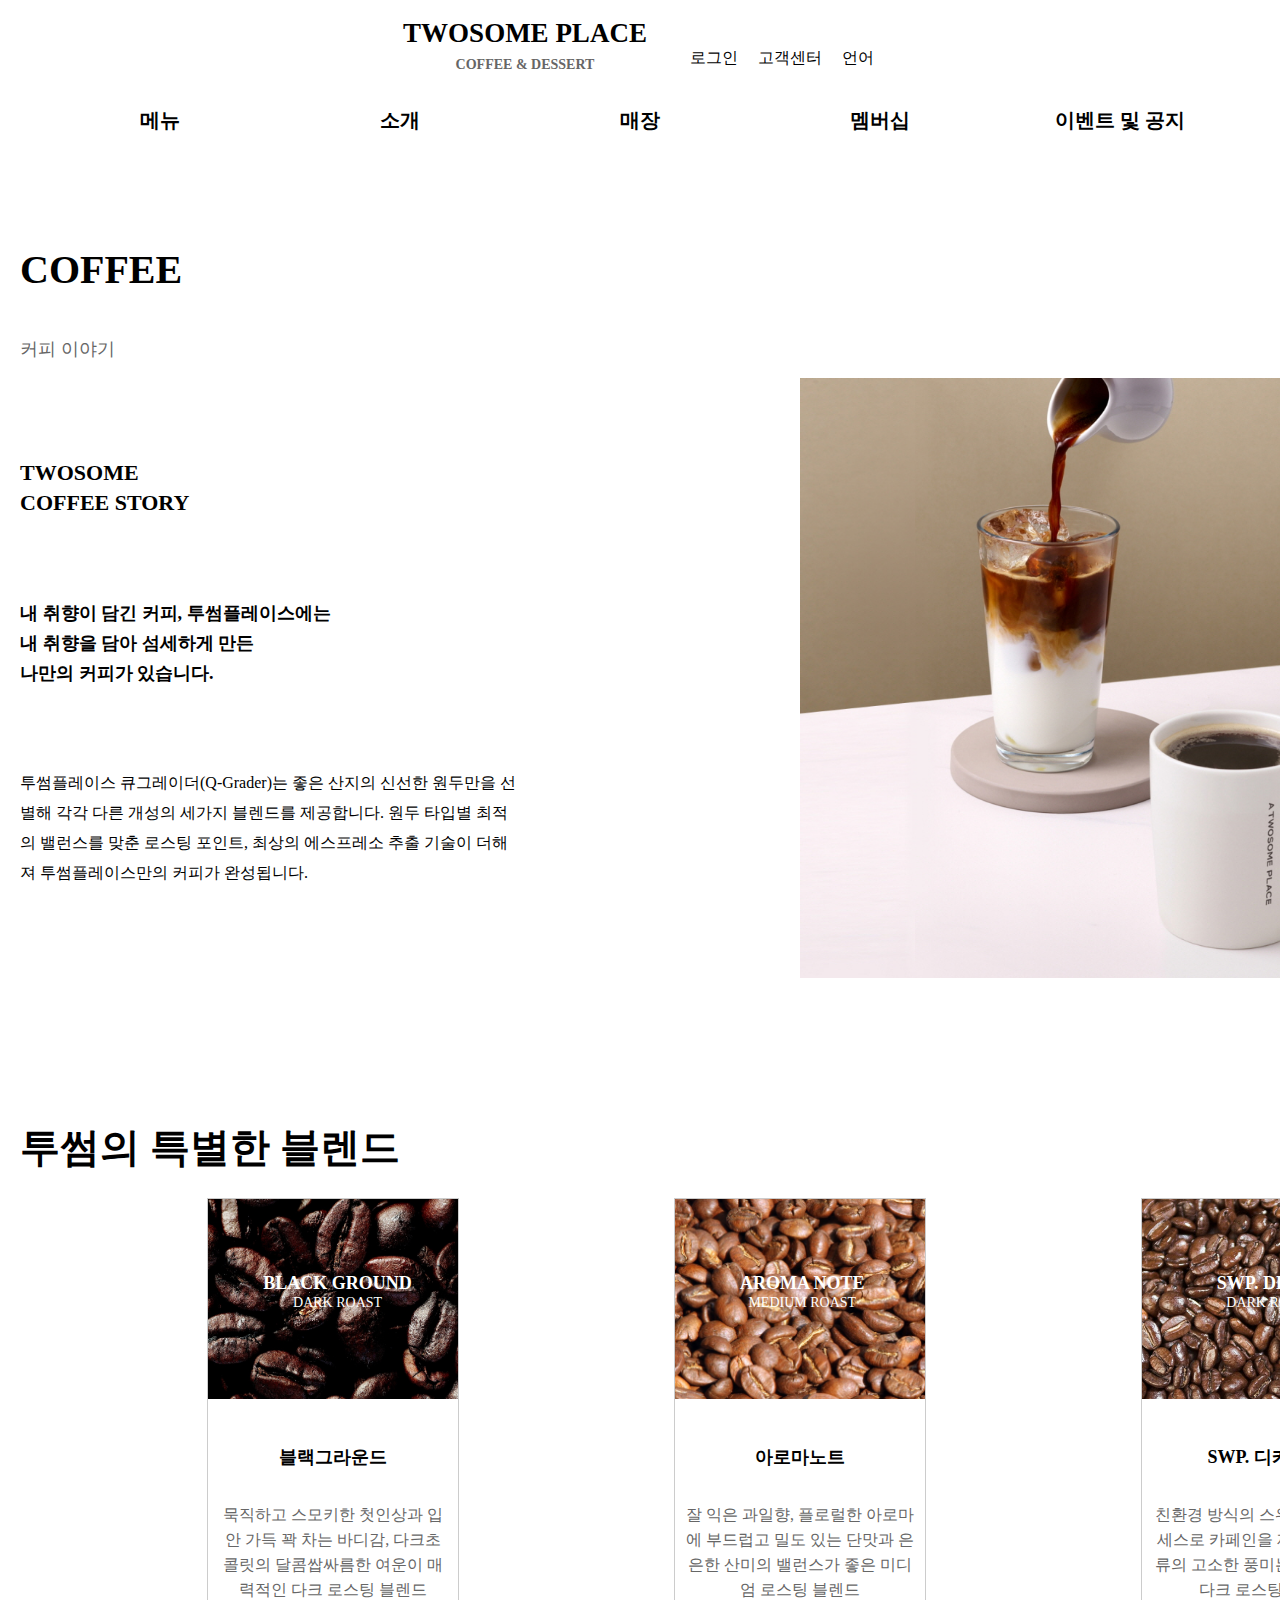
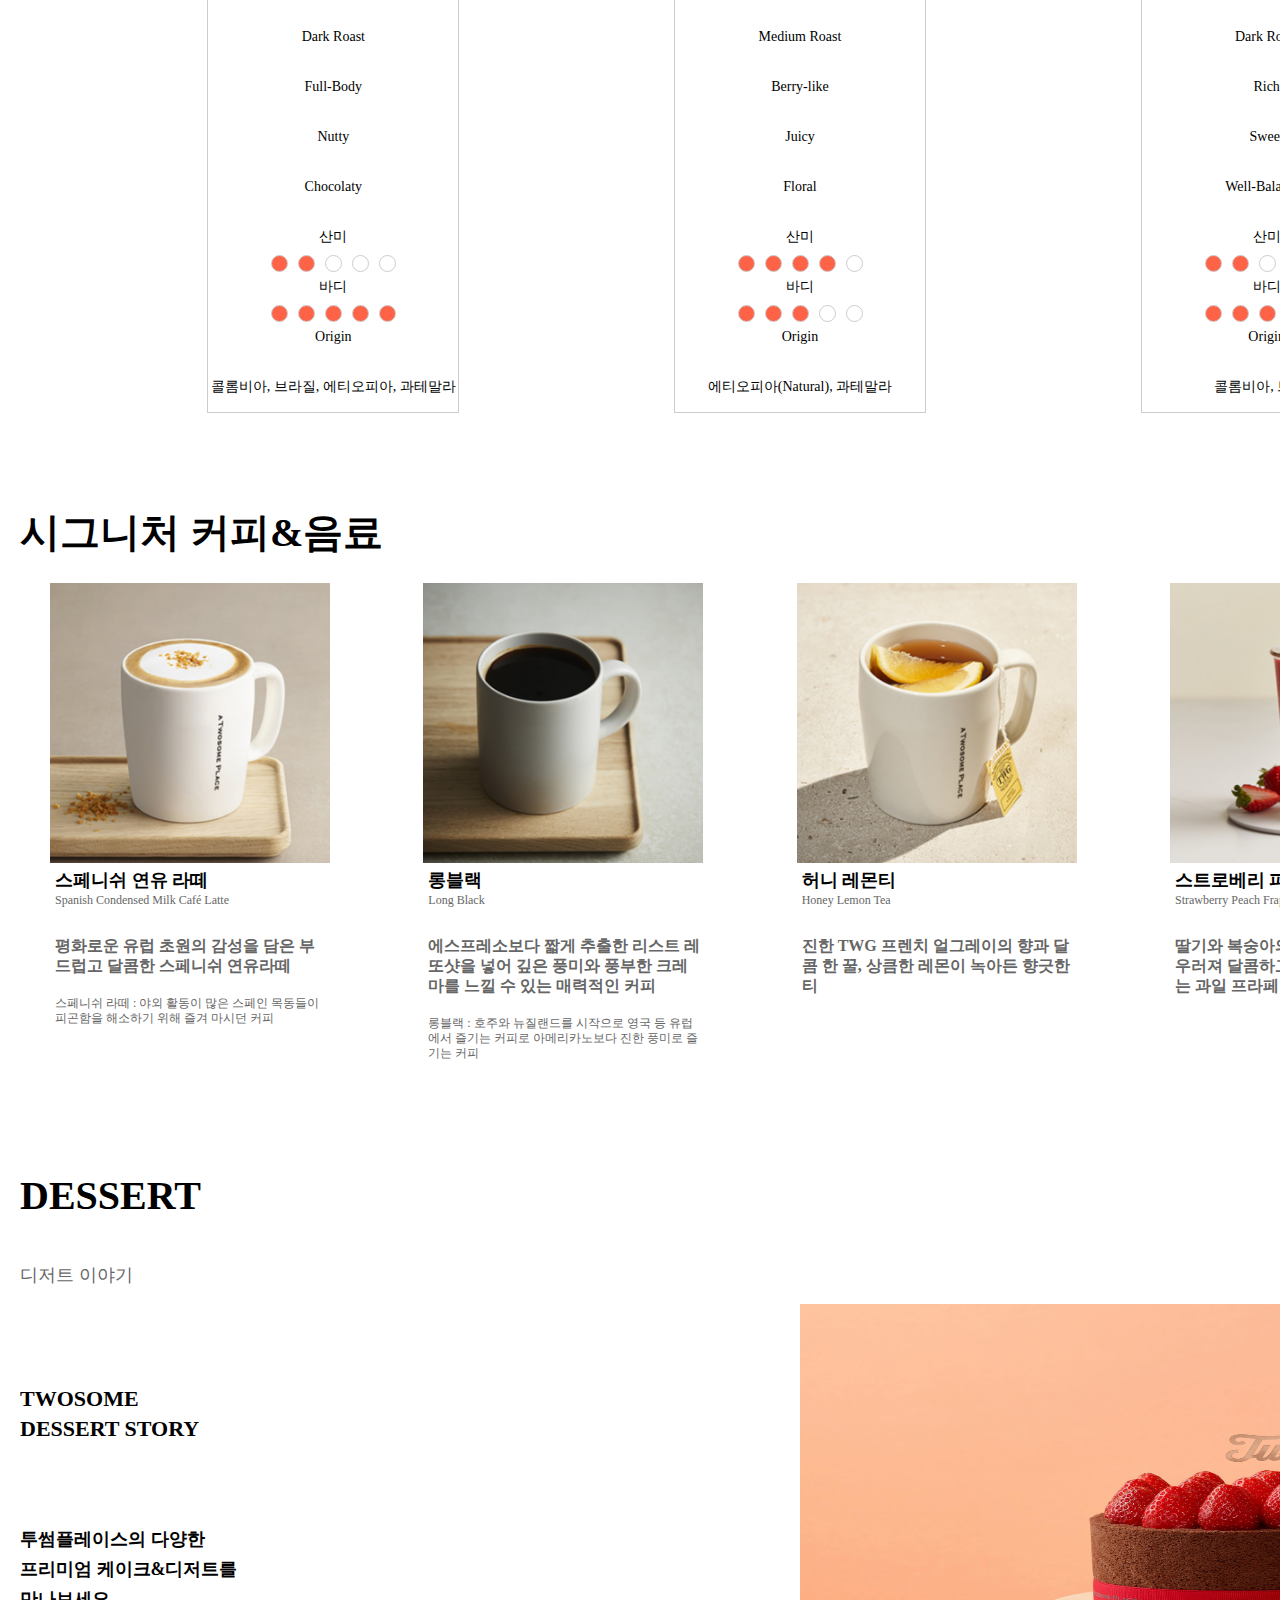
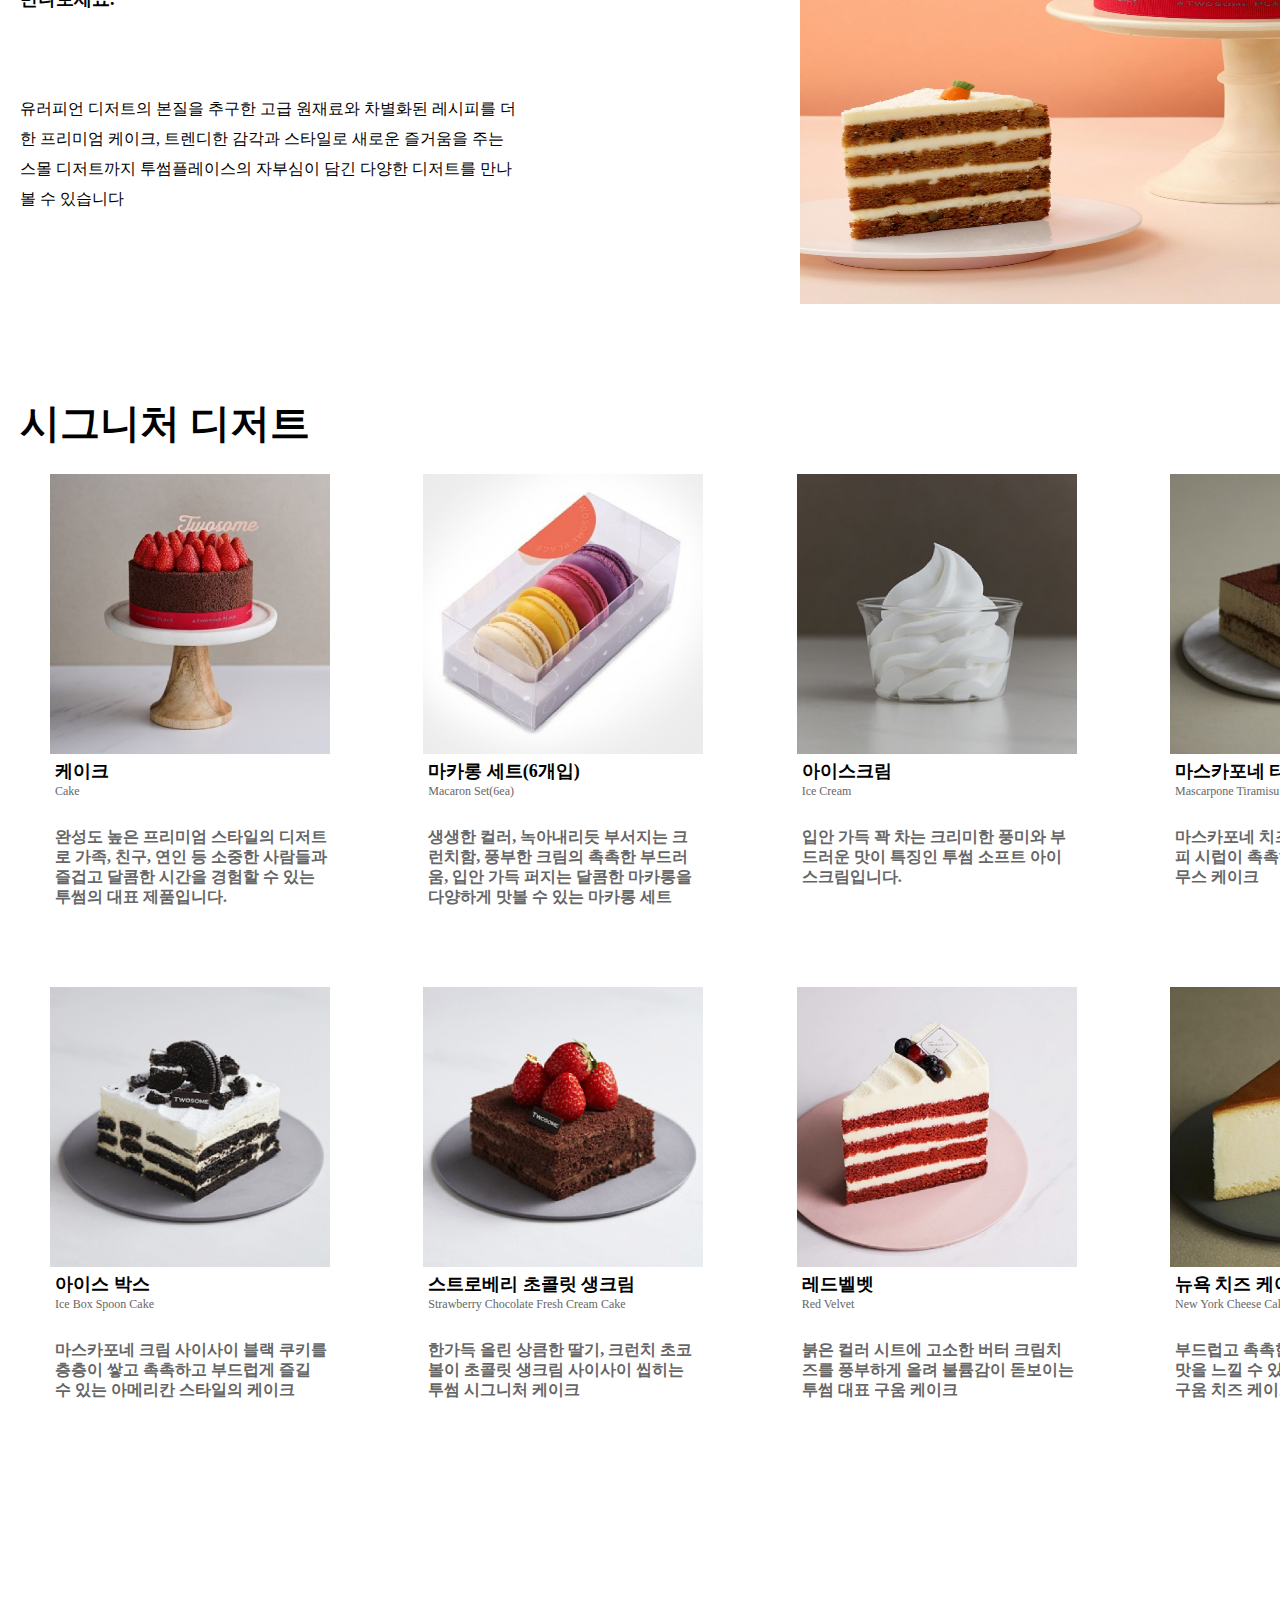
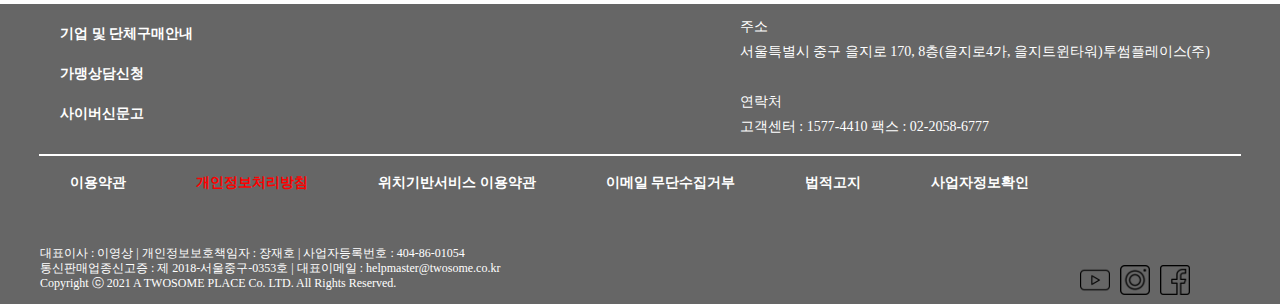
==== commit 3728941d: "Add files via upload" ====
--- a/coffeestory.html
+++ b/coffeestory.html
@@ -5,7 +5,7 @@
     <meta charset="UTF-8">
     <meta http-equiv="X-UA-Compatible" content="IE=edge">
     <meta name="viewport" content="width=device-width, initial-scale=1.0">
-    <title>Document</title>
+    <title>Coffeestory</title>
     <link rel="stylesheet" href="./css/reset.css">
     <link rel="stylesheet" href="./css/coffeestory.css">
     <script src="./js/jquery.js"></script>
@@ -23,7 +23,7 @@
             </ul>
             <div id="header_in">
                 <div class="twosome">
-                    <a href="#">
+                    <a href="https://chae-rim.github.io/twosome/">
                         <p>TWOSOME PLACE<br>
                             <span>COFFEE & DESSERT</span>
                         </p>
@@ -61,7 +61,7 @@
                         <li><a href="#">등급 및 혜택</a></li>
                     </ul>
                     <ul>
-                        <li><a href="#">이벤트</a></li>
+                        <li><a href="./event.html">이벤트</a></li>
                         <li><a href="#">공지사항</a></li>
                     </ul>
                 </div>
--- a/css/coffeestory.css
+++ b/css/coffeestory.css
@@ -7,27 +7,22 @@
     width: 100%;
     height: 150px;
 }
-
-/* #header .logo {
-    display: inline-block;
-    position: absolute;
-    top: 20px;
-    left: 50px;
-}
-
-#header .logo a {}
-
-#header .logo img {
-    width: 100px;
-} */
 
 #header .login {
     float: right;
+    margin: 40px 290px 0 0;
+    width: 300px;
+    height: 50px;
 }
 
 #header .login li {
     float: left;
+    color: #666;
     margin: 10px 20px 0 0;
+}
+
+#header .login li a:hover {
+    color: red;
 }
 
 #header a {
